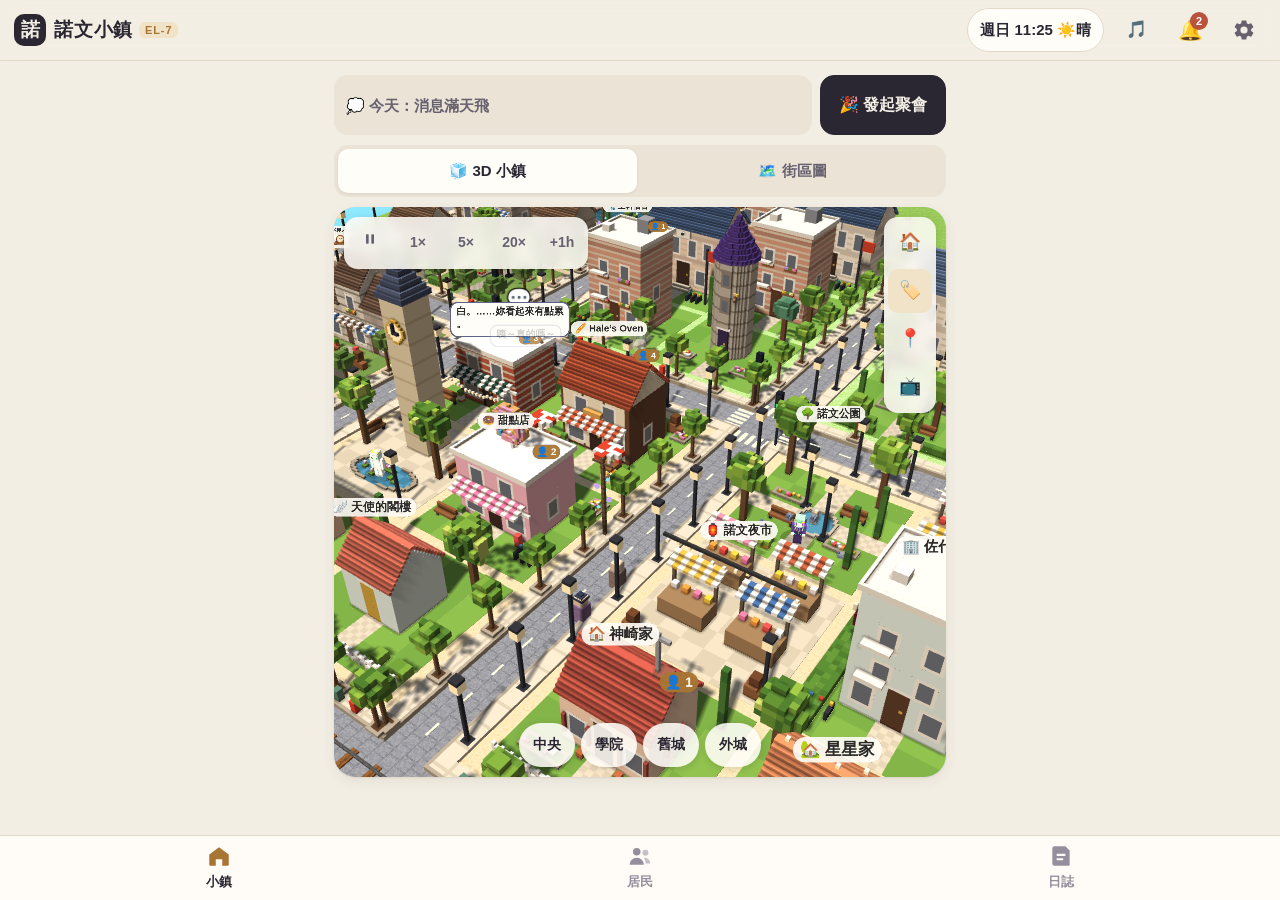
==== index.html @ 6cf50144 "Add files via upload" ====
<!DOCTYPE html>
<html lang="zh-Hant">
<head>
<meta charset="utf-8">
<title>諾文小鎮</title>
<meta name="viewport" content="width=device-width, initial-scale=1, viewport-fit=cover">
<meta name="description" content="時間融合時代 × 蓋亞聯邦 EL-7：看看諾文的居民正在做什麼。">
<meta name="theme-color" content="#F3EEE4">
<meta name="apple-mobile-web-app-capable" content="yes">
<meta name="mobile-web-app-capable" content="yes">
<meta name="apple-mobile-web-app-status-bar-style" content="black-translucent">
<meta name="apple-mobile-web-app-title" content="諾文小鎮">
<meta name="format-detection" content="telephone=no">
<link rel="manifest" href="manifest.webmanifest">
<link rel="apple-touch-icon" href="icons/icon-180.png">
<link rel="icon" type="image/png" href="icons/icon-192.png">
<link rel="stylesheet" href="css/style.css">
</head>
<body>
<script>(function(){var h=new Date().getHours()+new Date().getMinutes()/60;if(h>=19||h<5.5)document.documentElement.classList.add("dark");})();</script>
<div id="splash" class="splash" aria-live="polite">
  <div class="sp-inner">
    <div class="sp-mark" aria-hidden="true">諾</div>
    <div class="sp-title">諾文小鎮</div>
    <div class="sp-sub">時間融合時代・蓋亞聯邦 EL-7</div>
    <canvas id="spWalk" class="sp-walk" width="300" height="70" aria-hidden="true"></canvas>
    <div class="sp-bar"><i id="spFill"></i></div>
    <div class="sp-step" id="spStep">打開小鎮的門……</div>
    <div class="sp-tip" id="spTip"></div>
  </div>
</div>
<div id="app">
  <header class="topbar">
    <div class="brand">
      <span class="brand-mark" aria-hidden="true">諾</span>
      <span class="brand-text">諾文小鎮<small>EL-7</small></span>
    </div>
    <button class="clock-chip" id="clockChip" type="button" aria-label="時間與設定">
      <span id="clockText">--</span>
    </button>
    <button class="icon-btn music-btn" id="musicBtn" type="button" aria-label="播放 lofi 音樂">🎵</button>
    <button class="icon-btn bell-btn" id="bellBtn" type="button" aria-label="小鎮動態通知">🔔<span class="bell-n" id="bellN" hidden></span></button>
    <button class="icon-btn" id="settingsBtn" type="button" aria-label="設定">
      <svg viewBox="0 0 24 24" width="24" height="24" aria-hidden="true"><path fill="currentColor" d="M19.14 12.94c.04-.3.06-.61.06-.94s-.02-.64-.07-.94l2.03-1.58a.49.49 0 0 0 .12-.61l-1.92-3.32a.49.49 0 0 0-.59-.22l-2.39.96c-.5-.38-1.03-.7-1.62-.94l-.36-2.54a.48.48 0 0 0-.48-.41h-3.84a.47.47 0 0 0-.47.41l-.36 2.54c-.59.24-1.13.57-1.62.94l-2.39-.96a.48.48 0 0 0-.59.22L2.74 8.87a.47.47 0 0 0 .12.61l2.03 1.58c-.05.3-.09.63-.09.94s.02.64.07.94l-2.03 1.58a.49.49 0 0 0-.12.61l1.92 3.32c.12.22.37.29.59.22l2.39-.96c.5.38 1.03.7 1.62.94l.36 2.54c.05.24.24.41.48.41h3.84c.24 0 .44-.17.47-.41l.36-2.54c.59-.24 1.13-.56 1.62-.94l2.39.96c.22.08.47 0 .59-.22l1.92-3.32a.47.47 0 0 0-.12-.61zM12 15.6a3.6 3.6 0 1 1 0-7.2 3.6 3.6 0 0 1 0 7.2z"/></svg>
    </button>
  </header>
  <div class="preview-banner" id="previewBanner" hidden>小鎮時間・進度與台灣時間分開保存</div>

  <button class="news-banner" id="newsBanner" type="button" hidden></button>
  <main id="view" class="view" tabindex="-1"></main>

  <button class="observing-pill" id="obsPill" type="button" hidden></button>

  <nav class="tabbar" aria-label="主要導覽">
    <button type="button" data-nav="town" class="tab">
      <svg viewBox="0 0 24 24" aria-hidden="true"><path d="M3 10.5 12 4l9 6.5V20a1 1 0 0 1-1 1h-5v-6h-6v6H4a1 1 0 0 1-1-1z" fill="currentColor"/></svg>
      <span>小鎮</span></button>
    <button type="button" data-nav="residents" class="tab">
      <svg viewBox="0 0 24 24" aria-hidden="true"><circle cx="9" cy="8" r="3.5" fill="currentColor"/><path d="M2.5 20c0-3.8 2.9-6.5 6.5-6.5s6.5 2.7 6.5 6.5z" fill="currentColor"/><circle cx="17" cy="9" r="2.8" fill="currentColor" opacity=".55"/><path d="M15.5 13.6c3.3-.4 6 1.9 6 5.4h-4.3c0-2-.6-3.8-1.7-5.4z" fill="currentColor" opacity=".55"/></svg>
      <span>居民</span></button>
    <button type="button" data-nav="log" class="tab">
      <svg viewBox="0 0 24 24" aria-hidden="true"><path d="M6 3h10l4 4v13a1 1 0 0 1-1 1H6a2 2 0 0 1-2-2V5a2 2 0 0 1 2-2zm2 7v2h8v-2zm0 4v2h6v-2z" fill="currentColor"/></svg>
      <span>日誌</span></button>
  </nav>

  <div class="sheet-backdrop" id="sheetBackdrop" hidden></div>
  <section class="sheet" id="sheet" role="dialog" aria-modal="true" hidden>
    <div class="sheet-grip" aria-hidden="true"></div>
    <div class="sheet-body" id="sheetBody"></div>
  </section>
  <div class="toast" id="toast" role="status" hidden></div>
</div>

<noscript>這個小鎮需要開啟 JavaScript 才能運作。</noscript>

<script src="data/characters.js"></script>
<script src="data/locations.js"></script>
<script src="data/schedules.js"></script>
<script src="data/events-new.js"></script>
<script src="data/events-more.js"></script>
<script src="data/events-solo.js"></script>
<script src="data/voices.js"></script>
<script src="data/voices-b.js"></script>
<script src="data/relations.js"></script>
<script src="data/phone.js"></script>
<script src="data/phone-voices.js"></script>
<script src="data/festivals.js"></script>
<script src="data/floorplans.js"></script>
<script src="data/interiors.js"></script>
<script src="data/diary.js"></script>
<script src="data/skins.js"></script>
<script src="js/splash.js"></script>
<script src="data/events-original.js"></script>
<script src="js/engine.js"></script>
<script src="js/lofi.js"></script>
<script src="js/picto.js"></script>
<script src="js/blocky.js"></script>
<script src="js/life.js"></script>
<script src="js/voxroom.js"></script>
<script src="js/voxtown.js"></script>
<script src="js/town3d.js"></script>
<script src="js/app.js"></script>
</body>
</html>
---- css/style.css ----
/* 諾文小鎮 — 手機優先樣式 */
:root {
  --bg: #F3EEE4;
  --bg2: #EAE3D6;
  --card: #FFFDF8;
  --ink: #2A2733;
  --ink2: #67616F;
  --ink3: #958E9C;
  --line: #E2D9C9;
  --brass: #A87633;
  --brass-soft: #F1E3C8;
  --teal: #2C7A74;
  --teal-soft: #D8EBE8;
  --rust: #B9533D;
  --amber: #E9B44C;
  --shadow: 0 1px 2px rgba(60, 45, 20, .08), 0 4px 14px rgba(60, 45, 20, .07);
  /* 地圖 */
  --m-ground: #F6F0E4;
  --m-street: #E6DAC4;
  --m-street-edge: #D8C9AE;
  --m-park: #D6E4C5;
  --m-water: #C3DCDC;
  --m-rail: #A39780;
  --m-plaza: #EEDFC2;
  --p-wood: #EFE2CB;
  --p-tile: #E7E9E4;
  --p-rug: #EADCE0;
  --p-stone: #E2DDD3;
  --p-item: #D7C6A8;
  --p-wall: #8F7E66;
  --tab-h: 64px;
  --top-h: 56px;
  --safe-t: env(safe-area-inset-top, 0px);
  --safe-b: env(safe-area-inset-bottom, 0px);
  --font: -apple-system, BlinkMacSystemFont, "PingFang TC", "Noto Sans TC", "Microsoft JhengHei", "Hiragino Sans", sans-serif;
  --font-serif: "Songti TC", "Noto Serif TC", "Noto Serif CJK TC", "PMingLiU", serif;
  color-scheme: light;
}
html.dark { color-scheme: dark; }
html.dark {
    --bg: #181B26;
    --bg2: #2A3042;
    --card: #232838;
    --ink: #ECE7DE;
    --ink2: #B3ACBA;
    --ink3: #847E8C;
    --line: #353B4D;
    --brass: #D8A75A;
    --brass-soft: #3B3426;
    --teal: #6CC2B9;
    --teal-soft: #1F3836;
    --rust: #E07D66;
    --shadow: 0 1px 2px rgba(0,0,0,.3), 0 6px 18px rgba(0,0,0,.25);
    --m-ground: #222736;
    --m-street: #2E3445;
    --m-street-edge: #3A4155;
    --m-park: #26392E;
    --m-water: #1F3A44;
    --m-rail: #6B6455;
    --m-plaza: #34302A;
    --p-wood: #3A3428;
    --p-tile: #2E3540;
    --p-rug: #3A2F38;
    --p-stone: #33333A;
    --p-item: #55493A;
    --p-wall: #8C7D68;
  }

* { box-sizing: border-box; -webkit-tap-highlight-color: transparent; }
html, body { margin: 0; padding: 0; background: var(--bg); color: var(--ink); }
html { -webkit-text-size-adjust: 100%; text-size-adjust: 100%; }
body {
  font-family: var(--font);
  font-size: 17px;
  line-height: 1.65;
  overscroll-behavior-y: none;
  min-height: 100dvh;
}
button { font: inherit; color: inherit; }
[hidden] { display: none !important; }

#app { min-height: 100dvh; overflow-x: hidden; }

/* ── 頂部 ── */
.topbar {
  position: sticky; top: 0; z-index: 30;
  display: flex; align-items: center; gap: 8px;
  padding: calc(var(--safe-t) + 6px) max(12px, env(safe-area-inset-right)) 6px max(14px, env(safe-area-inset-left));
  background: color-mix(in srgb, var(--bg) 92%, transparent);
  backdrop-filter: blur(10px); -webkit-backdrop-filter: blur(10px);
  border-bottom: 1px solid var(--line);
  min-height: calc(var(--top-h) + var(--safe-t));
}
.brand { display: flex; align-items: center; gap: 8px; margin-right: auto; min-width: 0; }
.brand-mark {
  width: 32px; height: 32px; border-radius: 10px; display: grid; place-items: center;
  font-family: var(--font-serif); font-weight: 700; font-size: 19px;
  background: var(--ink); color: var(--bg);
}
.brand-text { font-family: var(--font-serif); font-weight: 700; font-size: 19px; letter-spacing: .04em; white-space: nowrap; }
.brand-text small { font-family: var(--font); font-size: 11px; font-weight: 700; letter-spacing: .08em; margin-left: 6px; padding: 2px 6px; border-radius: 6px; background: var(--brass-soft); color: var(--brass); vertical-align: 2px; }
.clock-chip {
  min-height: 44px; padding: 0 12px; border-radius: 999px; border: 1px solid var(--line);
  background: var(--card); font-size: 15px; font-weight: 600; white-space: nowrap; cursor: pointer;
  font-variant-numeric: tabular-nums;
}
.icon-btn {
  width: 48px; height: 48px; border-radius: 14px; border: 0; background: transparent; display: grid; place-items: center; cursor: pointer; color: var(--ink2);
}
.icon-btn:active { background: var(--bg2); }
.preview-banner {
  position: sticky; top: calc(var(--top-h) + var(--safe-t)); z-index: 29;
  background: var(--amber); color: #3A2A08; font-size: 14px; font-weight: 700; text-align: center; padding: 6px 12px;
}

/* ── 主畫面 ── */
.view {
  padding: 14px max(14px, env(safe-area-inset-left)) calc(var(--tab-h) + var(--safe-b) + 28px);
  max-width: 640px; margin: 0 auto; outline: none;
}
.view.has-action { padding-bottom: calc(var(--tab-h) + var(--safe-b) + 112px); }
.view.has-pill { padding-bottom: calc(var(--tab-h) + var(--safe-b) + 84px); }
h2.view-title { font-family: var(--font-serif); font-size: 22px; margin: 4px 2px 4px; letter-spacing: .03em; }
.view-sub { color: var(--ink2); font-size: 15px; margin: 0 2px 14px; }

/* ── 底部導覽 ── */
.tabbar {
  position: fixed; left: 0; right: 0; bottom: 0; z-index: 40;
  display: grid; grid-template-columns: repeat(3, 1fr);
  padding: 0 max(8px, env(safe-area-inset-left)) var(--safe-b);
  background: color-mix(in srgb, var(--card) 94%, transparent);
  backdrop-filter: blur(12px); -webkit-backdrop-filter: blur(12px);
  border-top: 1px solid var(--line);
}
.tab {
  height: var(--tab-h); border: 0; background: transparent; display: flex; flex-direction: column; align-items: center; justify-content: center; gap: 2px;
  color: var(--ink3); font-size: 13px; font-weight: 700; cursor: pointer;
}
.tab svg { width: 26px; height: 26px; }
.tab.on { color: var(--ink); }
.tab.on svg { color: var(--brass); }

.observing-pill {
  position: fixed; z-index: 35; left: 50%; transform: translateX(-50%);
  bottom: calc(var(--tab-h) + var(--safe-b) + 10px);
  max-width: calc(100% - 28px); min-height: 48px; padding: 0 18px 0 8px; border-radius: 999px;
  display: flex; align-items: center; gap: 8px; border: 1px solid var(--line);
  background: var(--card); box-shadow: var(--shadow); font-size: 15px; font-weight: 700; cursor: pointer; white-space: nowrap;
}
.observing-pill .pi { flex: none; }
.observing-pill span { overflow: hidden; text-overflow: ellipsis; }

/* ── 共用 ── */
.card { background: var(--card); border: 1px solid var(--line); border-radius: 18px; box-shadow: var(--shadow); }
.btn {
  min-height: 48px; padding: 0 18px; border-radius: 14px; border: 1px solid var(--line); background: var(--card);
  font-size: 16px; font-weight: 700; cursor: pointer; display: inline-flex; align-items: center; justify-content: center; gap: 8px;
}
.btn:active { transform: translateY(1px); }
.btn.primary { background: var(--ink); color: var(--bg); border-color: var(--ink); }
.btn.soft { background: var(--bg2); border-color: transparent; }
.btn.danger { color: var(--rust); }
.btn.block { width: 100%; }
.pi { display: inline-block; vertical-align: middle; flex: none; }
.pi.av { border-radius: 50%; object-fit: cover; }
.muted { color: var(--ink2); }
.tag { display: inline-block; font-size: 12px; font-weight: 700; padding: 1px 7px; border-radius: 6px; background: var(--bg2); color: var(--ink2); vertical-align: 2px; }
.tag.rest { background: var(--teal-soft); color: var(--teal); }

.seg { display: flex; gap: 6px; background: var(--bg2); padding: 4px; border-radius: 14px; }
.seg button { flex: 1; min-height: 44px; border: 0; border-radius: 10px; background: transparent; font-weight: 700; font-size: 15px; color: var(--ink2); cursor: pointer; padding: 0 6px; }
.seg button.on { background: var(--card); color: var(--ink); box-shadow: 0 1px 3px rgba(0,0,0,.08); }
.seg.seg-grid { display: grid; grid-template-columns: 1fr 1fr; }

/* ── 小鎮：區域切換 ── */
.region-tabs { display: grid; grid-template-columns: repeat(4, 1fr); gap: 6px; margin-bottom: 8px; }
.region-tabs button {
  min-height: 56px; border-radius: 14px; border: 1px solid var(--line); background: var(--card);
  display: flex; flex-direction: column; align-items: center; justify-content: center; line-height: 1.2; cursor: pointer; padding: 4px 2px;
}
.region-tabs b { font-size: 17px; font-family: var(--font-serif); }
.region-tabs small { font-size: 12px; color: var(--ink2); font-weight: 600; }
.region-tabs button.on { background: var(--ink); border-color: var(--ink); color: var(--bg); }
.region-tabs button.on small { color: color-mix(in srgb, var(--bg) 75%, transparent); }
.page-tabs { margin-bottom: 10px; }
.page-tabs button { font-size: 14px; }

/* ── 小鎮：街區圖 ── */
.map {
  position: relative; height: clamp(420px, 62vh, 540px); border-radius: 22px; overflow: hidden;
  border: 1px solid var(--line); background: var(--m-ground); box-shadow: var(--shadow);
}
.map-bg { position: absolute; inset: 0; width: 100%; height: 100%; display: block; }
.map::after { content: ""; position: absolute; inset: 0; pointer-events: none; transition: background .6s; }
.map.dusk::after { background: rgba(214, 120, 60, .10); }
.map.night::after { background: rgba(20, 26, 52, .22); }
.map-label {
  position: absolute; left: 12px; top: 10px; z-index: 2; font-size: 12px; font-weight: 700; letter-spacing: .08em;
  color: var(--ink2); background: color-mix(in srgb, var(--card) 80%, transparent); padding: 3px 9px; border-radius: 999px;
}
.map-grid {
  position: absolute; inset: 0; z-index: 1; display: grid; grid-template-columns: 1fr 1fr; grid-template-rows: repeat(3, 1fr);
  padding: 40px 10px 12px; gap: 8px;
}
.slot { display: flex; align-items: center; justify-content: center; min-width: 0; }
.slot:nth-child(1) { justify-content: flex-start; align-items: flex-start; }
.slot:nth-child(2) { justify-content: flex-end; align-items: center; }
.slot:nth-child(3) { justify-content: flex-end; align-items: center; }
.slot:nth-child(4) { justify-content: flex-start; align-items: flex-end; }
.slot:nth-child(5) { justify-content: flex-start; align-items: center; }
.slot:nth-child(6) { justify-content: flex-end; align-items: flex-end; }
.loc-tile {
  width: min(100%, 158px); min-height: 104px; padding: 10px 8px 8px; border-radius: 18px; cursor: pointer;
  background: var(--card); border: 1px solid var(--line); box-shadow: var(--shadow);
  display: flex; flex-direction: column; align-items: center; gap: 4px; text-align: center;
}
.loc-tile:active { transform: scale(.98); }
.loc-tile.home { border-style: dashed; background: color-mix(in srgb, var(--card) 86%, var(--bg)); }
.loc-tile.external { border-color: color-mix(in srgb, var(--teal) 45%, var(--line)); }
.loc-icon { font-size: 26px; line-height: 1; width: 42px; height: 42px; border-radius: 13px; display: grid; place-items: center; background: var(--bg2); }
.loc-name { font-size: 15px; font-weight: 700; line-height: 1.25; word-break: keep-all; overflow-wrap: anywhere; }
.loc-meta { display: flex; align-items: center; gap: 4px; font-size: 14px; font-weight: 700; color: var(--ink2); font-variant-numeric: tabular-nums; }
.loc-meta.has { color: var(--teal); }
.loc-kind { font-size: 11px; font-weight: 700; color: var(--ink3); letter-spacing: .05em; }
.map-hint { text-align: center; color: var(--ink2); font-size: 14px; margin: 10px 0 0; }

/* ── 地點名單（底部抽屜） ── */
.sheet-backdrop { position: fixed; inset: 0; z-index: 60; background: rgba(15, 12, 20, .38); }
.sheet {
  position: fixed; left: 0; right: 0; bottom: 0; z-index: 61; max-height: 86dvh; overflow: auto;
  background: var(--card); border-radius: 22px 22px 0 0; box-shadow: 0 -8px 30px rgba(0,0,0,.18);
  padding: 8px max(16px, env(safe-area-inset-left)) calc(var(--safe-b) + 18px);
  max-width: 640px; margin: 0 auto; animation: sheetUp .22s ease-out;
}
@keyframes sheetUp { from { transform: translateY(28px); } to { transform: none; } }
.sheet-grip { width: 42px; height: 5px; border-radius: 3px; background: var(--line); margin: 4px auto 10px; }
.sheet h3 { font-family: var(--font-serif); font-size: 22px; margin: 0 0 2px; display: flex; align-items: center; gap: 8px; }
.sheet .sheet-desc { color: var(--ink2); font-size: 15px; margin: 0 0 12px; }
.people { list-style: none; margin: 0; padding: 0; display: grid; gap: 8px; }
.person-row {
  width: 100%; min-height: 56px; display: flex; align-items: center; gap: 12px; padding: 6px 14px; border-radius: 14px;
  background: var(--bg2); border: 0; font-size: 18px; font-weight: 700; cursor: pointer; text-align: left;
}
.person-row .tag { margin-left: auto; }
.empty { text-align: center; color: var(--ink2); padding: 22px 8px; font-size: 16px; }
.sheet-actions { display: flex; gap: 8px; margin-top: 14px; }
.sheet-actions .btn { flex: 1; }
.sheet section + section { margin-top: 20px; }
.sheet h4 { font-size: 15px; margin: 0 0 8px; color: var(--ink2); letter-spacing: .04em; }
.chip-row { display: flex; flex-wrap: wrap; gap: 6px; }
.chip {
  min-height: 44px; padding: 0 14px; border-radius: 12px; border: 1px solid var(--line); background: var(--card); font-weight: 700; font-size: 15px; cursor: pointer;
}
.chip.on { background: var(--ink); color: var(--bg); border-color: var(--ink); }
.time-display { font-size: 34px; font-weight: 800; font-variant-numeric: tabular-nums; text-align: center; margin: 4px 0 8px; letter-spacing: .02em; }
.note { font-size: 14px; color: var(--ink2); line-height: 1.6; }
.note p { margin: 0 0 8px; }
.mode-opt { width: 100%; text-align: left; padding: 12px 14px; min-height: 64px; border-radius: 14px; border: 2px solid var(--line); background: var(--card); cursor: pointer; display: block; }
.mode-opt b { display: block; font-size: 17px; }
.mode-opt span { font-size: 14px; color: var(--ink2); }
.mode-opt.on { border-color: var(--brass); background: var(--brass-soft); }
.mode-opt + .mode-opt { margin-top: 8px; }
textarea.import { width: 100%; min-height: 120px; border-radius: 12px; border: 1px solid var(--line); background: var(--bg); color: var(--ink); padding: 10px; font: 14px/1.5 ui-monospace, Menlo, monospace; }
.kv { display: grid; grid-template-columns: auto 1fr; gap: 4px 12px; font-size: 15px; }
.kv dt { font-weight: 700; }
.kv dd { margin: 0; color: var(--ink2); }

/* ── 居民 ── */
.res-list { display: grid; gap: 10px; }
.res-card {
  width: 100%; display: grid; grid-template-columns: 48px 1fr; gap: 4px 12px; align-items: center; padding: 12px 14px;
  text-align: left; cursor: pointer; border-radius: 18px; border: 1px solid var(--line); background: var(--card); box-shadow: var(--shadow);
}
.res-card .pi { grid-row: span 2; }
.res-name { font-size: 18px; font-weight: 800; display: flex; align-items: center; gap: 6px; flex-wrap: wrap; }
.res-role { font-size: 14px; color: var(--ink2); line-height: 1.4; }
.res-where { grid-column: 1 / -1; font-size: 15px; color: var(--ink); background: var(--bg2); border-radius: 10px; padding: 6px 10px; margin-top: 4px; line-height: 1.5; }
.res-where b { color: var(--teal); }
.obs-badge { font-size: 12px; font-weight: 800; color: var(--bg); background: var(--brass); border-radius: 6px; padding: 1px 7px; }

/* ── 觀察 ── */
.obs-head { padding: 14px; display: grid; grid-template-columns: 60px 1fr; gap: 2px 12px; align-items: center; }
.obs-head .pi { grid-row: span 2; }
.obs-name { font-family: var(--font-serif); font-size: 24px; font-weight: 800; line-height: 1.2; }
.obs-role { font-size: 14px; color: var(--ink2); line-height: 1.4; }
.obs-where { grid-column: 1 / -1; margin-top: 10px; font-size: 16px; padding: 8px 12px; border-radius: 12px; background: var(--bg2); }
.obs-where b { color: var(--teal); }
.obs-tools { grid-column: 1 / -1; display: grid; grid-template-columns: 1fr 1fr; gap: 8px; margin-top: 10px; }
.obs-tools .btn { min-height: 48px; font-size: 15px; padding: 0 8px; }
.btn:disabled { opacity: .45; }
.link-btn { grid-column: 1 / -1; justify-self: center; margin-top: 6px; min-height: 44px; padding: 0 16px; border: 0; background: transparent; color: var(--ink2); font-size: 14px; font-weight: 700; text-decoration: underline; text-underline-offset: 3px; cursor: pointer; }
.profile { grid-column: 1 / -1; margin-top: 10px; font-size: 15px; line-height: 1.7; border-top: 1px dashed var(--line); padding-top: 10px; }
.profile p { margin: 0 0 6px; }

.wait-card { margin-top: 12px; padding: 18px 16px; text-align: center; }
.wait-status { font-size: 17px; font-weight: 700; display: flex; align-items: center; justify-content: center; gap: 10px; }
.wait-sub { color: var(--ink2); font-size: 15px; margin-top: 6px; }
.with-row { margin-top: 12px; display: flex; flex-wrap: wrap; justify-content: center; gap: 8px; }
.with-chip { display: inline-flex; align-items: center; gap: 4px; font-size: 15px; font-weight: 700; padding: 4px 10px 4px 6px; border-radius: 999px; background: var(--bg2); }
.breath { width: 10px; height: 10px; border-radius: 50%; background: var(--teal); animation: breath 2.6s ease-in-out infinite; flex: none; }
@keyframes breath { 0%, 100% { opacity: .25; transform: scale(.8); } 50% { opacity: 1; transform: scale(1); } }
@media (prefers-reduced-motion: reduce) { .breath { animation: none; opacity: .8; } .sheet { animation: none; } }

.scene-head { margin: 16px 2px 8px; }
.scene-meta { font-size: 14px; color: var(--ink2); font-weight: 700; display: flex; align-items: center; gap: 6px; flex-wrap: wrap; }
.scene-title { font-family: var(--font-serif); font-size: 20px; font-weight: 800; margin-top: 2px; }
.transcript { display: grid; gap: 12px; }
.line { animation: lineIn .25s ease-out; }
@keyframes lineIn { from { opacity: 0; transform: translateY(6px); } to { opacity: 1; transform: none; } }
.line.narr { font-size: 17px; color: var(--ink2); line-height: 1.8; padding: 2px 6px; }
.line.say { display: grid; grid-template-columns: 34px 1fr; gap: 8px; align-items: start; }
.line.say .who { font-size: 13px; font-weight: 800; color: var(--ink2); margin: 0 0 2px 4px; }
.bubble { background: var(--card); border: 1px solid var(--line); border-radius: 4px 18px 18px 18px; padding: 10px 14px; font-size: 19px; line-height: 1.7; box-shadow: var(--shadow); }
.line.old { opacity: .78; }
.line.old .bubble { box-shadow: none; }
.line.cur .bubble { border-color: color-mix(in srgb, var(--brass) 55%, var(--line)); }
.done-card { margin-top: 18px; padding: 14px 16px; text-align: center; font-size: 15px; color: var(--ink2); background: var(--teal-soft); border-radius: 14px; }
.done-card b { color: var(--teal); }

.action-bar {
  position: fixed; left: 0; right: 0; z-index: 36;
  bottom: calc(var(--tab-h) + var(--safe-b));
  padding: 10px max(14px, env(safe-area-inset-left)) 10px;
  background: linear-gradient(to top, var(--bg) 70%, color-mix(in srgb, var(--bg) 0%, transparent));
}
.action-bar .inner { max-width: 640px; margin: 0 auto; }
.next-btn {
  width: 100%; min-height: 60px; border-radius: 18px; border: 0; background: var(--ink); color: var(--bg);
  font-size: 19px; font-weight: 800; letter-spacing: .1em; cursor: pointer; box-shadow: var(--shadow);
}
.next-btn.alt { background: var(--teal); color: #fff; }
.next-btn:active { transform: translateY(1px); }

/* ── 日誌 ── */
.log-tools { display: grid; gap: 10px; margin: 10px 0 12px; }
.search {
  width: 100%; min-height: 48px; border-radius: 14px; border: 1px solid var(--line); background: var(--card); color: var(--ink);
  padding: 0 14px; font-size: 16px;
}
.filter-row { display: flex; gap: 6px; overflow-x: auto; padding-bottom: 4px; scrollbar-width: none; -webkit-overflow-scrolling: touch; }
.filter-row::-webkit-scrollbar { display: none; }
.filter-row .chip { flex: none; display: inline-flex; align-items: center; gap: 4px; padding: 0 12px 0 8px; }
.filter-row .chip.all { padding: 0 14px; }
.log-list { display: grid; gap: 10px; }
.log-item { border-radius: 16px; border: 1px solid var(--line); background: var(--card); overflow: hidden; }
.log-sum { width: 100%; text-align: left; border: 0; background: transparent; padding: 12px 14px; cursor: pointer; display: grid; gap: 4px; min-height: 64px; }
.log-title { font-size: 17px; font-weight: 800; }
.log-meta { font-size: 14px; color: var(--ink2); display: flex; flex-wrap: wrap; gap: 4px 10px; align-items: center; }
.log-cast { display: inline-flex; gap: 2px; }
.log-body { padding: 0 14px 14px; display: grid; gap: 8px; border-top: 1px dashed var(--line); padding-top: 12px; }
.log-body .narr { color: var(--ink2); font-size: 16px; }
.log-body .say { font-size: 17px; }
.log-body .say b { margin-right: 6px; }
.dex-progress { margin: 4px 0 12px; }
.bar { height: 10px; border-radius: 5px; background: var(--bg2); overflow: hidden; margin-top: 6px; }
.bar > i { display: block; height: 100%; background: var(--brass); border-radius: 5px; }
.dex-item { display: grid; grid-template-columns: 1fr auto; gap: 2px 8px; padding: 12px 14px; border-radius: 14px; border: 1px solid var(--line); background: var(--card); }
.dex-item.locked { background: transparent; border-style: dashed; }
.dex-item .t { font-weight: 800; font-size: 16px; }
.dex-item.locked .t { color: var(--ink3); letter-spacing: .2em; }
.dex-item .m { font-size: 13px; color: var(--ink2); grid-column: 1 / -1; }
.dex-item .c { font-size: 13px; font-weight: 800; color: var(--teal); }
.more-btn { margin-top: 10px; }

.toast {
  position: fixed; z-index: 80; left: 50%; transform: translateX(-50%); top: calc(var(--top-h) + var(--safe-t) + 14px); max-width: calc(100% - 32px);
  background: var(--ink); color: var(--bg); padding: 10px 16px; border-radius: 12px; font-size: 15px; font-weight: 700; box-shadow: var(--shadow);
}

@media (min-width: 700px) {
  .map { height: 560px; }
  .loc-tile { width: 190px; }
}

/* ── 平面圖 ── */
.plan-card { margin-top: 12px; padding: 10px; }
.plan-title { display: flex; justify-content: space-between; align-items: center; font-size: 14px; font-weight: 800; margin: 0 4px 8px; }
.plan { position: relative; width: 100%; aspect-ratio: 100 / 70; border-radius: 12px; overflow: hidden; background: var(--p-stone); border: 1px solid var(--line); margin-bottom: 12px; }
.plan-card .plan { margin-bottom: 0; }
.plan > svg { position: absolute; inset: 0; width: 100%; height: 100%; display: block; }
.plan-room { font-size: 3.1px; font-weight: 700; fill: var(--ink2); }
.plan-item { font-size: 2.5px; fill: var(--ink2); opacity: .85; }
.dots { position: absolute; inset: 0; }
.dot { position: absolute; transform: translate(-50%, -60%); display: flex; flex-direction: column; align-items: center; transition: left 1.8s ease-in-out, top 1.8s ease-in-out; background: none; border: 0; padding: 6px 8px; margin: 0; min-width: 44px; min-height: 44px; color: inherit; font: inherit; cursor: pointer; border-radius: 12px; }
.dot:active { background: color-mix(in srgb, var(--card) 50%, transparent); }
.dot .pi { filter: drop-shadow(0 1px 1px rgba(0,0,0,.25)); }
.dot-name { font-size: 11px; font-weight: 800; line-height: 1.1; padding: 1px 5px; border-radius: 6px; background: color-mix(in srgb, var(--card) 88%, transparent); white-space: nowrap; margin-top: 1px; }
.dot.me .dot-name { background: var(--brass); color: #fff; }
.dot-st { position: absolute; top: -12px; right: -12px; font-size: 14px; }
.plan-empty { position: absolute; inset: 0; display: grid; place-items: center; color: var(--ink2); font-weight: 700; font-size: 14px; }
@media (prefers-reduced-motion: reduce) { .dot { transition: none; } }

.tag.asg { background: var(--brass-soft); color: var(--brass); }
.loc-chip { font-size: 14px; min-height: 44px; padding: 0 10px; }
.act-grid { display: grid; grid-template-columns: 1fr 1fr; gap: 10px; }
.act-btn { min-height: 76px; border-radius: 16px; border: 1px solid var(--line); background: var(--bg2); font-size: 16px; font-weight: 800; cursor: pointer; display: flex; flex-direction: column; align-items: center; justify-content: center; gap: 2px; }
.act-btn span { font-size: 26px; }
.person-row:disabled { opacity: .5; }

/* ── 手機 ── */
.sheet.phone-mode { background: #12141B; color: #ECE9F2; height: 90dvh; max-height: 90dvh; padding-left: 12px; padding-right: 12px; }
.sheet.phone-mode .sheet-grip { background: #3A3E4C; }
.phone { display: flex; flex-direction: column; min-height: 100%; }
.phone-top { display: grid; grid-template-columns: 80px 1fr 80px; align-items: center; font-size: 14px; font-weight: 700; padding: 4px 4px 10px; }
.phone-top b { text-align: center; font-size: 17px; }
.phone-top span:last-child { text-align: right; }
.phone-back { min-height: 44px; border: 0; background: transparent; color: #8FC8FF; font-size: 16px; font-weight: 700; text-align: left; cursor: pointer; padding: 0; }
.phone-peek { font-size: 13px; color: #8D90A0; text-align: center; padding: 8px 0; }
.chat-list { display: grid; gap: 2px; margin-bottom: 8px; }
.chat-row { width: 100%; display: grid; grid-template-columns: 44px 1fr auto; gap: 10px; align-items: center; min-height: 64px; padding: 8px 6px; border: 0; border-bottom: 1px solid #252935; background: transparent; color: inherit; text-align: left; cursor: pointer; }
.chat-main { min-width: 0; display: flex; flex-wrap: wrap; align-items: baseline; gap: 2px 4px; }
.chat-main b { font-size: 16px; }
.chat-main small { color: #8D90A0; }
.chat-prev { flex-basis: 100%; font-size: 14px; color: #A3A6B5; white-space: nowrap; overflow: hidden; text-overflow: ellipsis; }
.chat-time { font-size: 12px; color: #8D90A0; align-self: start; padding-top: 6px; }
.chat-ic { width: 40px; height: 40px; border-radius: 12px; background: #262A36; display: grid; place-items: center; font-size: 22px; }
.chat-ic.unk { background: #3A1E2A; color: #E68AA6; font-weight: 800; font-size: 18px; }
.chat-ic.sm { width: 28px; height: 28px; font-size: 14px; border-radius: 50%; }
.chat-view { flex: 1; display: flex; flex-direction: column; gap: 8px; padding: 4px 2px 8px; }
.chat-day { align-self: center; font-size: 12px; color: #8D90A0; background: #1E2129; padding: 3px 10px; border-radius: 999px; margin: 8px 0 2px; }
.msg { display: flex; gap: 6px; align-items: flex-end; max-width: 86%; }
.msg.mine { align-self: flex-end; flex-direction: row-reverse; }
.msg-who { font-size: 12px; color: #A3A6B5; margin: 0 0 2px 4px; }
.msg-b { background: #2A2E3B; padding: 8px 12px; border-radius: 16px 16px 16px 4px; font-size: 16px; line-height: 1.55; word-break: break-word; }
.msg.mine .msg-b { background: #3D7D5A; border-radius: 16px 16px 4px 16px; color: #fff; }
.msg-b.stk { background: transparent !important; padding: 2px; }
.sticker { display: inline-block; padding: 14px 16px; border-radius: 18px; border: 2px dashed #555A6B; color: #D9D6E3; font-size: 14px; }
.photo { display: inline-block; padding: 18px 14px; border-radius: 10px; background: #1B1E26; color: #A3A6B5; font-size: 14px; }
.sheet.phone-mode .btn.soft { background: #262A36; color: #ECE9F2; border-color: transparent; }
.obs-tools .span2 { grid-column: 1 / -1; }
.rel-list { list-style: none; margin: 0 0 12px; padding: 0; display: grid; gap: 10px; }
.rel-row { padding: 10px 12px; border-radius: 14px; background: var(--bg2); }
.rel-top { display: flex; align-items: center; gap: 8px; flex-wrap: wrap; font-size: 17px; }
.rel-stage { margin-left: auto; font-size: 14px; font-weight: 700; color: var(--ink2); }
.rel-row .bar { background: var(--card); }
.rel-tg { width: 100%; margin-top: 8px; min-height: 44px; font-size: 15px; }
.rel-tg.on { background: #F6D5DE; color: #A23B5A; }
.rel-no { margin-top: 6px; font-size: 13px; color: var(--ink3); }
.tag.love { background: #F6D5DE; color: #A23B5A; }
.rel-line { display: grid; grid-template-columns: auto auto 1fr; gap: 6px 8px; align-items: center; font-size: 14px; font-weight: 700; margin: 4px 0 10px; }
.rel-line .bar { grid-column: 1 / -1; margin-top: 0; }
.act-btn.love { background: #FBE6EC; border-color: #F0C4D1; color: #8E2F4C; }
.act-btn small { font-size: 12px; font-weight: 600; opacity: .8; }
.act-btn:disabled { opacity: .45; }
.rel-result { margin-top: 8px; font-weight: 700; color: #A23B5A; }
html.dark .tag.love, html.dark .rel-tg.on { background: #4A2834; color: #F2A9BF; }
html.dark .act-btn.love { background: #3A2430; border-color: #5A3444; color: #F2A9BF; }
html.dark .rel-result { color: #F2A9BF; }

/* ── 相遇提示 ── */
.loc-tile { position: relative; }
.hint-dot { position: absolute; top: -8px; right: -6px; width: 28px; height: 28px; border-radius: 50%; display: grid; place-items: center; font-size: 15px; background: var(--card); border: 2px solid var(--brass); box-shadow: var(--shadow); }
.loc-tile.hot { border-color: color-mix(in srgb, var(--brass) 60%, var(--line)); }
.tag.hint { background: var(--brass-soft); color: var(--brass); }
.person-row .tag.hint { margin-left: auto; }

/* ── 手機傳訊息 ── */
.phone-new { margin: 0 0 10px; }
.sheet.phone-mode .phone-new { background: #262A36; color: #ECE9F2; }
.send-bar { display: flex; flex-wrap: wrap; gap: 6px; padding: 10px 2px 4px; border-top: 1px solid #252935; }
.send-chip { min-height: 44px; padding: 0 12px; border-radius: 999px; border: 1px solid #3A3E4C; background: #1E2129; color: #ECE9F2; font-size: 15px; font-weight: 700; cursor: pointer; }
.send-chip:disabled { opacity: .4; }
.msg.typing .msg-b { color: #8D90A0; font-style: italic; }

/* ── 今天的動態 ── */
.tl-card { margin-top: 12px; padding: 12px 12px 6px; }
.tl-toggle { min-height: 36px; padding: 0 12px; border-radius: 10px; border: 1px solid var(--line); background: var(--bg2); font-size: 13px; font-weight: 700; cursor: pointer; }
.tl-note { font-size: 13px; color: var(--ink2); margin: 0 4px 10px; line-height: 1.5; }
.tl-list { list-style: none; margin: 0; padding: 0 0 0 4px; }
.tl-item { display: grid; grid-template-columns: 82px 1fr; gap: 8px; padding: 8px 0 10px; border-left: 2px solid var(--line); position: relative; }
.tl-item::before { content: ""; position: absolute; left: -6px; top: 13px; width: 10px; height: 10px; border-radius: 50%; background: var(--line); }
.tl-item.now::before { background: var(--brass); box-shadow: 0 0 0 3px var(--brass-soft); }
.tl-item.rest { opacity: .62; }
.tl-time { font-size: 13px; font-weight: 800; color: var(--ink2); padding-left: 12px; font-variant-numeric: tabular-nums; }
.tl-item.now .tl-time { color: var(--brass); }
.tl-what { font-size: 15px; line-height: 1.5; }
.tl-what b { color: var(--teal); }
.tl-with { display: flex; align-items: center; gap: 2px; margin-top: 3px; font-size: 13px; color: var(--ink2); flex-wrap: wrap; }
.tl-with span { margin-left: 4px; }
.tl-sum { margin-top: 6px; font-size: 14px; line-height: 1.6; background: var(--bg2); border-radius: 10px; padding: 7px 10px; color: var(--ink); }
.tl-sum.love { background: #FBE6EC; }
.tl-q { color: var(--ink2); }
html.dark .tl-sum.love { background: #3A2430; }

/* ── 節日與聚會 ── */
.town-top { display: flex; gap: 8px; align-items: stretch; margin-bottom: 10px; }
.fest-banner { flex: 1; display: flex; align-items: center; padding: 8px 12px; border-radius: 14px; background: var(--brass-soft); color: var(--brass); font-weight: 800; font-size: 15px; line-height: 1.4; }
.fest-banner.plain { background: var(--bg2); color: var(--ink2); font-weight: 600; }
.party-btn { flex: none; min-height: 52px; border-radius: 14px; }
.fest-list { display: grid; gap: 8px; margin-bottom: 8px; }
.fest-row { width: 100%; display: grid; grid-template-columns: 44px 1fr; gap: 10px; text-align: left; padding: 10px 12px; border-radius: 14px; border: 1px solid var(--line); background: var(--card); cursor: pointer; }
.fest-row.today { border: 2px solid var(--brass); background: var(--brass-soft); }
.fest-row:disabled { opacity: .45; }
.fest-ic { font-size: 28px; display: grid; place-items: center; }
.fest-main { display: flex; flex-wrap: wrap; align-items: baseline; gap: 2px 8px; }
.fest-main b { font-size: 17px; }
.fest-rule { font-size: 13px; color: var(--ink2); font-weight: 700; }
.fest-desc { flex-basis: 100%; font-size: 14px; color: var(--ink2); line-height: 1.5; }
.mini-btn { margin-left: 8px; min-height: 32px; padding: 0 10px; border-radius: 8px; border: 1px solid var(--line); background: var(--card); font-size: 13px; font-weight: 700; cursor: pointer; vertical-align: 1px; }
.guest-grid { display: grid; grid-template-columns: repeat(4, 1fr); gap: 6px; }
.guest { min-height: 72px; border-radius: 12px; border: 1px solid var(--line); background: var(--card); display: flex; flex-direction: column; align-items: center; justify-content: center; gap: 2px; font-size: 13px; font-weight: 800; cursor: pointer; padding: 4px 2px; }
.guest small { font-size: 11px; font-weight: 700; color: var(--ink3); }
.guest.on { border: 2px solid var(--teal); background: var(--teal-soft); }
.guest.on small { color: var(--teal); }
.guest:disabled { opacity: .4; }
.act-btn.out { background: var(--teal-soft); border-color: color-mix(in srgb, var(--teal) 30%, var(--line)); color: var(--teal); }

/* ── 通知 ── */
.bell-btn { position: relative; font-size: 20px; width: 44px; }
.bell-n { position: absolute; top: 6px; right: 4px; min-width: 18px; height: 18px; padding: 0 4px; border-radius: 9px; background: var(--rust); color: #fff; font-size: 11px; font-weight: 800; display: grid; place-items: center; line-height: 1; }
.news-banner { position: fixed; z-index: 45; left: 50%; transform: translateX(-50%); top: calc(var(--top-h) + var(--safe-t) + 8px); width: min(560px, calc(100% - 24px));
  display: flex; align-items: center; gap: 8px; padding: 10px 14px; border-radius: 14px; border: 1px solid var(--line); background: var(--card); box-shadow: var(--shadow);
  text-align: left; font-size: 14px; font-weight: 700; cursor: pointer; transition: opacity .35s, transform .35s; animation: nbIn .3s ease-out; }
.news-banner.out { opacity: 0; transform: translate(-50%, -8px); }
@keyframes nbIn { from { opacity: 0; transform: translate(-50%, -8px); } to { opacity: 1; transform: translate(-50%, 0); } }
.nb-t { overflow: hidden; display: -webkit-box; -webkit-line-clamp: 2; -webkit-box-orient: vertical; line-height: 1.45; }
.news-list { list-style: none; margin: 0 0 8px; padding: 0; display: grid; gap: 8px; }
.news-row { width: 100%; text-align: left; display: grid; gap: 4px; padding: 10px 12px; border-radius: 14px; border: 1px solid var(--line); background: var(--card); cursor: pointer; }
.news-row.unread { border-left: 4px solid var(--brass); }
.news-time { font-size: 12px; font-weight: 800; color: var(--ink3); }
.news-text { font-size: 15px; line-height: 1.55; }
.news-q { font-size: 14px; color: var(--ink2); line-height: 1.5; }
.news-cast { display: flex; gap: 2px; }
@media (prefers-reduced-motion: reduce) { .news-banner { animation: none; transition: none; } }
@media (max-width: 400px) { .brand-text small { display: none; } .brand-text { font-size: 17px; } }

/* ── 諾文日報 ── */
.paper { margin-top: 12px; padding: 16px; font-family: var(--font-serif); background: #FBF7EE; }
html.dark .paper { background: #22252F; }
.paper-head { border-bottom: 3px double var(--ink); padding-bottom: 8px; margin-bottom: 10px; text-align: center; }
.paper-name { font-size: 30px; font-weight: 900; letter-spacing: .3em; }
.paper-date { font-size: 13px; color: var(--ink2); font-family: var(--font); font-weight: 700; }
.paper-fest { text-align: center; font-weight: 800; color: var(--brass); margin-bottom: 8px; font-family: var(--font); }
.paper-k { font-family: var(--font); font-size: 12px; font-weight: 800; letter-spacing: .15em; color: var(--rust); margin: 10px 0 4px; }
.paper-lead h3 { font-size: 21px; line-height: 1.45; margin: 0 0 4px; }
.paper-lead p { margin: 0; color: var(--ink2); font-size: 15px; line-height: 1.6; }
.paper-list { list-style: none; margin: 0; padding: 0; display: grid; gap: 6px; font-size: 15px; line-height: 1.55; }
.paper-list span { font-family: var(--font); font-size: 12px; font-weight: 800; color: var(--ink3); margin-right: 6px; }
.paper-cols { display: grid; grid-template-columns: 1fr 1fr; gap: 12px; border-top: 1px solid var(--line); margin-top: 12px; }
.paper-star { display: flex; align-items: center; gap: 6px; flex-wrap: wrap; font-size: 17px; }
.paper-star small { flex-basis: 100%; font-size: 12px; color: var(--ink2); font-family: var(--font); }
.paper-couple { font-size: 15px; font-weight: 700; }
.paper-foot { margin-top: 14px; border-top: 1px solid var(--line); padding-top: 8px; font-size: 12px; color: var(--ink3); text-align: center; font-family: var(--font); }

/* ── 關係圖 ── */
.rel-graph { position: relative; width: 100%; aspect-ratio: 1; margin: 4px 0 8px; background: var(--bg2); border-radius: 18px; }
.rel-graph > svg { position: absolute; inset: 0; width: 100%; height: 100%; }
.rg-node { position: absolute; transform: translate(-50%, -50%); display: flex; flex-direction: column; align-items: center; background: none; border: 0; padding: 2px; min-width: 44px; min-height: 44px; cursor: pointer; color: var(--ink); }
.rg-node span { font-size: 11px; font-weight: 800; background: color-mix(in srgb, var(--card) 85%, transparent); border-radius: 6px; padding: 0 4px; white-space: nowrap; }
.rg-node.me span { background: var(--brass); color: #fff; }

/* ═════════ 3D 小鎮 ═════════ */
.view-switch { margin: 10px 0 10px; }
.t3d { position: relative; height: calc(100dvh - 330px - env(safe-area-inset-top) - env(safe-area-inset-bottom)); min-height: 380px; max-height: 760px; border-radius: 22px; overflow: hidden; background: #BEE0EF; box-shadow: var(--shadow); touch-action: none; -webkit-user-select: none; user-select: none; }
.t3d.night { background: #141A2E; }
.t3d-canvas { display: block; width: 100%; height: 100%; touch-action: none; }
.t3d-loading { position: absolute; inset: 0; display: grid; place-items: center; font-weight: 800; color: var(--ink2); }
.t3d-hud { position: absolute; display: flex; gap: 4px; padding: 4px; border-radius: 14px; background: color-mix(in srgb, var(--card) 86%, transparent); box-shadow: 0 2px 10px rgba(0,0,0,.12); backdrop-filter: blur(6px); -webkit-backdrop-filter: blur(6px); }
.t3d-hud button { min-width: 44px; min-height: 44px; border: 0; border-radius: 10px; background: transparent; font: inherit; font-weight: 800; font-size: 14px; color: var(--ink2); cursor: pointer; padding: 0 6px; }
.t3d-hud button.on { background: var(--brass); color: #fff; }
.t3d-speed { top: 10px; left: 10px; }
.t3d-tools { top: 10px; right: 10px; flex-direction: column; }
.t3d-tools button { font-size: 18px; }
.t3d-tools button.on { background: var(--brass-soft); color: var(--brass); }
.t3d-regions { position: absolute; left: 10px; right: 10px; bottom: 10px; display: flex; gap: 6px; justify-content: center; pointer-events: none; }
.t3d-regions button { pointer-events: auto; min-height: 44px; padding: 0 14px; border: 0; border-radius: 22px; font: inherit; font-weight: 800; font-size: 14px; background: color-mix(in srgb, var(--card) 88%, transparent); color: var(--ink); box-shadow: 0 2px 8px rgba(0,0,0,.14); cursor: pointer; }
.t3d-card { position: absolute; left: 10px; right: 10px; bottom: 64px; background: var(--card); border-radius: 18px; padding: 14px 14px 12px; box-shadow: 0 8px 28px rgba(0,0,0,.25); animation: card3dIn .22s ease-out; }
@keyframes card3dIn { from { transform: translateY(12px); opacity: 0; } to { transform: none; opacity: 1; } }
.card3d-x { position: absolute; top: 4px; right: 4px; width: 44px; height: 44px; border: 0; background: none; font-size: 16px; color: var(--ink2); cursor: pointer; }
.card3d-head { display: flex; align-items: center; gap: 10px; padding-right: 36px; }
.card3d-head b { display: block; font-size: 18px; }
.card3d-head small { color: var(--ink2); font-size: 13px; }
.card3d-where { margin-top: 8px; font-size: 15px; line-height: 1.5; }
.card3d-where .tag { margin-left: 6px; }
.card3d-with { display: flex; align-items: center; gap: 4px; margin-top: 6px; font-size: 13px; color: var(--ink2); flex-wrap: wrap; }
.card3d-act { display: flex; gap: 6px; margin-top: 10px; }
.card3d-act .btn { flex: 1; min-height: 44px; padding: 0 6px; font-size: 14px; }
@media (prefers-reduced-motion: reduce) { .t3d-card { animation: none; } }

/* ═════════ 平面圖：等角小房間 ═════════ */
.room3d { position: relative; height: 320px; border-radius: 18px; overflow: hidden; background: #0E0D12; touch-action: pan-y; }
.room-canvas { display: block; width: 100%; height: 100%; touch-action: pan-y; }
.room-load { position: absolute; inset: 0; display: grid; place-items: center; font-weight: 800; color: #5B6290; }
html.dark .room-load { color: #C9CFF7; }
.room-load { color: #C9CFF7; }
.room-day .room-load { color: #6A5A4A; }
.sheet .room3d { height: 280px; margin: 6px 0 4px; }
.room-floors { position: absolute; top: 8px; left: 8px; display: flex; gap: 4px; padding: 3px; border-radius: 12px; background: rgba(255,255,255,.55); }
.room-floors button { min-height: 36px; min-width: 44px; padding: 0 10px; border: 0; border-radius: 9px; font: inherit; font-size: 12px; font-weight: 800; color: #3B3F66; background: transparent; cursor: pointer; }
.room-floors button.on { background: #3B3F66; color: #fff; }

/* ═════════ 放著看 ═════════ */
body.watching .topbar, body.watching .tabbar, body.watching .town-top, body.watching .view-switch, body.watching .news-banner, body.watching .observing-pill,
body.watching .t3d-hud, body.watching .t3d-regions, body.watching .t3d-card { display: none !important; }
body.watching .t3d { position: fixed; inset: 0; height: 100vh; height: 100dvh; max-height: none; border-radius: 0; z-index: 50; box-shadow: none; }
.watch-layer { position: absolute; inset: 0; z-index: 5; cursor: pointer; }
.watch-clock { position: absolute; top: calc(14px + env(safe-area-inset-top)); left: 16px; padding: 6px 12px; border-radius: 14px; font-weight: 800; font-size: 14px; color: #fff; background: rgba(20,22,34,.38); backdrop-filter: blur(4px); -webkit-backdrop-filter: blur(4px); }
.watch-tip { position: absolute; top: calc(14px + env(safe-area-inset-top)); right: 16px; font-size: 12px; font-weight: 700; color: #fff; opacity: 0; animation: watchTip 5s ease-out; text-shadow: 0 1px 4px rgba(0,0,0,.5); }
@keyframes watchTip { 0%, 60% { opacity: .95; } 100% { opacity: 0; } }
.watch-cap { position: absolute; left: 16px; right: 16px; bottom: calc(28px + env(safe-area-inset-bottom)); display: flex; align-items: center; gap: 10px; padding: 12px 16px; border-radius: 18px;
  background: rgba(20,22,34,.62); color: #fff; font-size: 16px; line-height: 1.5; opacity: 0; transform: translateY(8px); transition: opacity .5s, transform .5s; backdrop-filter: blur(6px); -webkit-backdrop-filter: blur(6px); }
.watch-cap.on { opacity: 1; transform: none; }
.watch-cap b { margin-right: 8px; color: #F1D9A8; }
@media (prefers-reduced-motion: reduce) { .watch-cap { transition: none; } .watch-tip { animation: none; opacity: .9; } }

/* 音樂、日記 */
.music-btn.on { color: var(--brass); background: var(--brass-soft); border-radius: 12px; }
.vol-row { display: flex; align-items: center; gap: 12px; margin-top: 10px; font-weight: 700; color: var(--ink2); }
.vol-row input { flex: 1; min-height: 44px; accent-color: var(--brass); }
.diary-day { margin-top: 12px; }
.diary-day h4 { margin: 0 0 8px; font-size: 15px; }
.diary-list { list-style: none; margin: 0; padding: 0; display: grid; gap: 10px; }
.diary-list li { display: grid; grid-template-columns: 30px 1fr; gap: 10px; align-items: start; }
.diary-list b { font-size: 13px; color: var(--ink2); }
.diary-list p { margin: 2px 0 0; font-size: 15px; line-height: 1.6; }
@media (max-width: 420px) { .brand-text { display: none; } .topbar { gap: 4px; } }


/* ═════════ 生活層 ═════════ */
.focus-pill { border: 0; background: transparent; color: inherit; font: inherit; padding: 0; min-height: 44px; text-align: left; }
.life-place { margin-top: 12px; padding: 12px; border-radius: 14px; background: var(--bg2); }
.life-h { font-weight: 700; margin-bottom: 6px; }
.life-sub { font-size: 12px; color: var(--ink3); margin: 8px 0 4px; }
.life-regs { display: flex; flex-wrap: wrap; gap: 8px; }
.life-reg { display: inline-flex; align-items: center; gap: 4px; }
.life-reg small { color: var(--ink2); font-size: 12px; }
.life-anom { padding: 8px 10px; border-radius: 10px; background: #E9E2FF; color: #3E2E7A; font-size: 14px; margin-bottom: 6px; }
.life-lost { padding: 8px 10px; border-radius: 10px; background: var(--brass-soft); color: #6B4A1E; font-size: 14px; margin-bottom: 6px; }
.life-list { list-style: none; margin: 0; padding: 0; }
.life-row { display: grid; grid-template-columns: auto 1fr; gap: 2px 10px; padding: 7px 0; border-top: 1px solid var(--line); font-size: 14px; line-height: 1.5; }
.life-row:first-child { border-top: 0; }
.life-t { color: var(--ink3); font-size: 12px; white-space: nowrap; padding-top: 2px; }
.life-x { color: var(--ink); }
.life-q { grid-column: 2; color: var(--ink2); font-size: 13px; }
.life-tip { font-size: 13px; color: var(--ink2); margin: 12px 2px 8px; line-height: 1.6; }
.life-carry { font-size: 13px; color: var(--ink2); margin-top: 4px; }
.gossip-list, .item-list { list-style: none; margin: 0; padding: 0; }
.gossip, .item { background: var(--card); border-radius: 14px; padding: 12px; margin-bottom: 10px; box-shadow: var(--shadow); }
.g-text { font-weight: 700; line-height: 1.5; }
.g-meta { font-size: 12px; color: var(--ink3); margin: 4px 0 6px; }
.g-who { display: flex; flex-wrap: wrap; gap: 4px; }
.g-path { font-size: 12px; color: var(--ink2); margin-top: 6px; }
.item summary { display: flex; align-items: center; gap: 10px; list-style: none; cursor: pointer; min-height: 44px; }
.item summary::-webkit-details-marker { display: none; }
.i-ic { font-size: 24px; }
.i-n { flex: 1; font-weight: 700; display: flex; flex-direction: column; }
.i-n small { font-weight: 400; color: var(--ink3); font-size: 12px; }
.i-h { font-size: 13px; color: var(--ink2); display: inline-flex; align-items: center; gap: 4px; text-align: right; }
.i-empty { font-size: 13px; color: var(--ink3); padding: 6px 0 2px; }
html.dark .life-anom { background: #2E2850; color: #DCD2FF; }
html.dark .life-lost { color: #FBEBD0; background: #4A3A22; }
.log-tabs { overflow-x: auto; flex-wrap: nowrap; scrollbar-width: none; -webkit-overflow-scrolling: touch; }
.log-tabs::-webkit-scrollbar { display: none; }
.log-tabs button { flex: 0 0 auto; white-space: nowrap; padding-left: 12px; padding-right: 12px; }
.fest-focus { display: block; font-weight: 400; }
.fest-focus .focus-pill { min-height: 28px; font-size: 13px; opacity: .85; }
.enc-invite { text-align: center; padding: 18px 16px; }
.enc-who { display: flex; justify-content: center; gap: 6px; margin-bottom: 10px; }
.enc-text { font-size: 15px; color: var(--ink2); }
.enc-title { font-weight: 700; font-size: 17px; margin: 6px 0 14px; }
.enc-btns { display: flex; gap: 8px; }
.enc-btns .btn { flex: 1; }
.life-circle { display: flex; align-items: center; justify-content: space-between; gap: 8px; padding: 6px 0; }
.life-circle span { display: inline-flex; gap: 2px; }
.life-chg { display: flex; align-items: center; gap: 4px; flex-wrap: wrap; padding: 5px 0; font-size: 14px; }
.life-chg span { margin-left: auto; color: var(--ink2); font-size: 13px; }

/* ── 載入頁 ── */
.splash { position: fixed; inset: 0; z-index: 9999; display: grid; place-items: center; background: radial-gradient(120% 90% at 50% 30%, #FBF6EC 0%, #F1E8D8 60%, #E6D9C2 100%); transition: opacity .45s ease; padding: var(--safe-t) 24px var(--safe-b); }
html.dark .splash { background: radial-gradient(120% 90% at 50% 30%, #2A2F44 0%, #1B1F2C 60%, #12141C 100%); }
.splash.out { opacity: 0; pointer-events: none; }
.sp-inner { width: min(320px, 86vw); text-align: center; }
.sp-mark { width: 64px; height: 64px; margin: 0 auto 14px; border-radius: 18px; display: grid; place-items: center; background: #24212B; color: #F4EBDA; font: 800 34px var(--font-serif); box-shadow: 0 8px 24px rgba(0,0,0,.18); }
html.dark .sp-mark { background: #F1E6D2; color: #24212B; }
.sp-title { font: 800 30px/1.2 var(--font-serif); color: var(--ink); letter-spacing: .08em; }
.sp-sub { margin-top: 4px; font-size: 13px; color: var(--ink3); letter-spacing: .06em; }
.sp-walk { display: block; width: 100%; height: auto; margin: 26px 0 6px; image-rendering: pixelated; }
.sp-bar { height: 8px; border-radius: 99px; background: rgba(120,100,70,.18); overflow: hidden; }
html.dark .sp-bar { background: rgba(255,255,255,.12); }
.sp-bar i { display: block; height: 100%; width: 2%; border-radius: inherit; background: linear-gradient(90deg, #D8A75A, #E8C27A); transition: width .35s ease; }
.sp-step { margin-top: 10px; font-size: 14px; font-weight: 700; color: var(--ink2); min-height: 20px; }
.sp-tip { margin-top: 18px; font-size: 13px; line-height: 1.6; color: var(--ink3); min-height: 42px; }
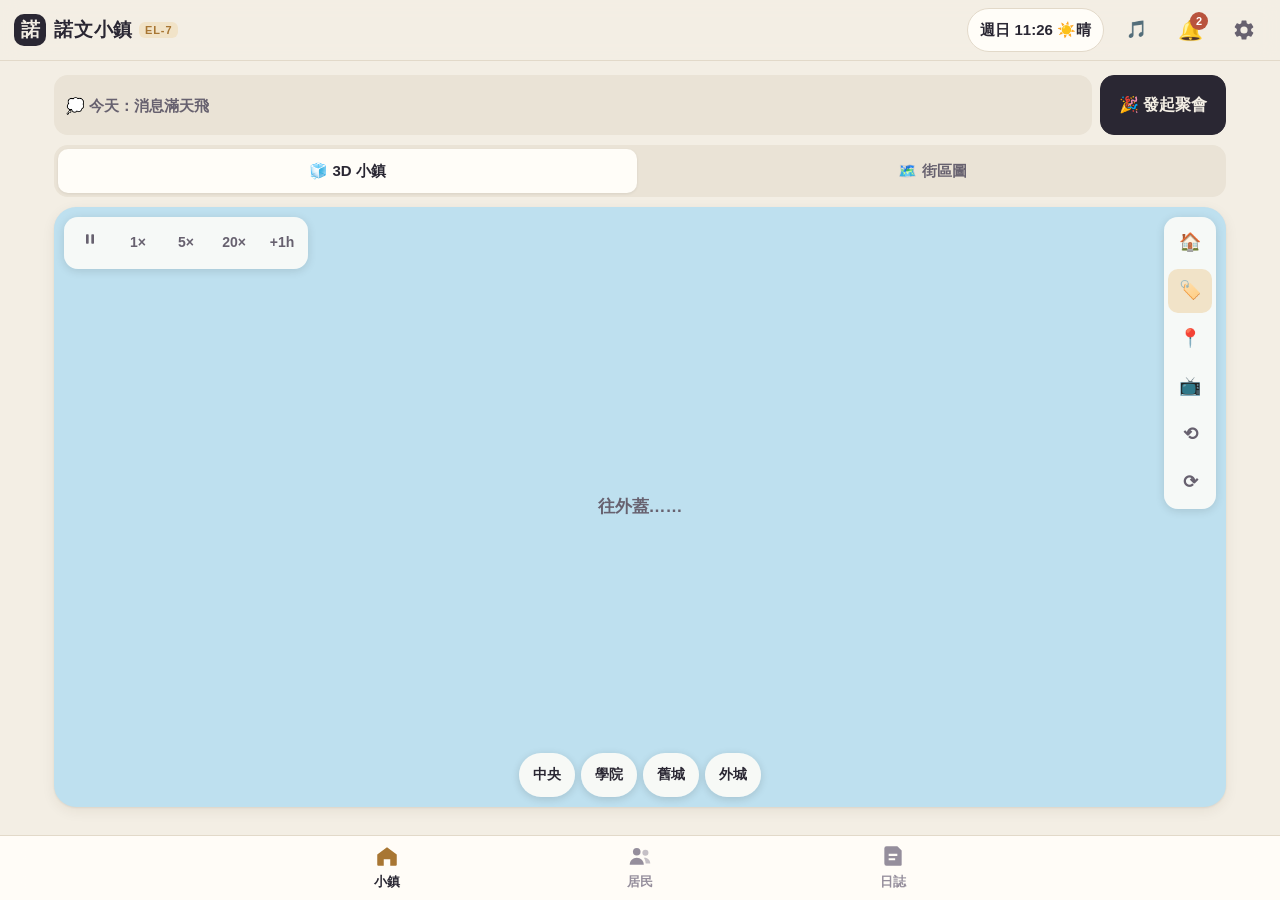
==== commit d93dc1f1: "諾文小鎮 v3.20.2：商店、背包、更多互動與戀愛選項、第一人稱小地圖、修地面閃爍線 從 v3.2.0 更新到 v3.20.2，完整更新紀錄見 README.txt 與 HANDOFF.md。  C" ====
--- a/index.html
+++ b/index.html
@@ -85,8 +85,10 @@
 <script src="data/phone.js"></script>
 <script src="data/phone-voices.js"></script>
 <script src="data/festivals.js"></script>
+<script src="data/shops.js"></script>
 <script src="data/floorplans.js"></script>
 <script src="data/interiors.js"></script>
+<script src="data/interiors-extra.js"></script>
 <script src="data/diary.js"></script>
 <script src="data/skins.js"></script>
 <script src="js/splash.js"></script>
@@ -98,6 +100,7 @@
 <script src="js/life.js"></script>
 <script src="js/voxroom.js"></script>
 <script src="js/voxtown.js"></script>
+<script src="js/voxcity.js"></script>
 <script src="js/town3d.js"></script>
 <script src="js/app.js"></script>
 </body>
--- a/css/style.css
+++ b/css/style.css
@@ -680,3 +680,149 @@
 .sp-bar i { display: block; height: 100%; width: 2%; border-radius: inherit; background: linear-gradient(90deg, #D8A75A, #E8C27A); transition: width .35s ease; }
 .sp-step { margin-top: 10px; font-size: 14px; font-weight: 700; color: var(--ink2); min-height: 20px; }
 .sp-tip { margin-top: 18px; font-size: 13px; line-height: 1.6; color: var(--ink3); min-height: 42px; }
+
+/* ── 房間編輯器 ── */
+.room-edit-btn { position: absolute; top: 8px; right: 8px; min-height: 36px; padding: 0 12px; border: 0; border-radius: 10px; font: inherit; font-size: 13px; font-weight: 800; color: #3B3F66; background: rgba(255,255,255,.72); cursor: pointer; z-index: 2; }
+body.room-editing { overflow: hidden; }
+.room-editor { position: fixed; inset: 0; z-index: 9500; display: flex; flex-direction: column; background: #16141C; color: #F4EEE4; }
+.red-top { display: flex; align-items: center; gap: 8px; padding: calc(env(safe-area-inset-top) + 8px) 12px 8px; }
+.red-title { flex: 1; font-weight: 800; font-size: 15px; white-space: nowrap; overflow: hidden; text-overflow: ellipsis; }
+.red-title small { font-size: 11px; font-weight: 700; padding: 2px 6px; border-radius: 6px; background: rgba(216,167,90,.25); color: #E8C27A; margin-left: 4px; }
+.room-editor button { min-height: 40px; padding: 0 12px; border: 0; border-radius: 11px; font: inherit; font-size: 14px; font-weight: 700; color: #F4EEE4; background: rgba(255,255,255,.1); cursor: pointer; }
+.room-editor button:hover { background: rgba(255,255,255,.18); }
+.room-editor button.primary { background: #D8A75A; color: #2A2014; }
+.room-editor button.danger { background: rgba(220,90,80,.25); color: #FFC8C0; }
+.room-editor button.on { background: #F4EEE4; color: #24212B; }
+.red-stage { position: relative; flex: 1; min-height: 0; min-width: 0; touch-action: none; overflow: hidden; }
+.red-stage .room-canvas { display: block; position: absolute; left: 0; top: 0; }
+.red-bottom { padding: 8px 12px calc(env(safe-area-inset-bottom) + 10px); background: rgba(0,0,0,.25); display: flex; flex-direction: column; gap: 8px; }
+.red-sel { display: flex; align-items: center; gap: 6px; min-height: 40px; flex-wrap: wrap; }
+.red-sel b { margin-right: 4px; font-size: 15px; }
+.red-hint { font-size: 13px; color: #B8B0C4; margin: 0; }
+.red-tabs { display: flex; gap: 6px; flex-wrap: wrap; }
+.red-tabs button { flex: 1; min-width: 92px; }
+.red-tray { max-height: 34vh; overflow: auto; }
+.red-grid { display: grid; grid-template-columns: repeat(auto-fill, minmax(84px, 1fr)); gap: 6px; }
+.red-grid button { min-height: 44px; }
+.red-sw { display: flex; align-items: center; gap: 6px; margin-bottom: 8px; flex-wrap: wrap; }
+.red-sw span { width: 36px; font-size: 13px; font-weight: 700; color: #B8B0C4; }
+.red-sw button { width: 40px; min-width: 40px; height: 40px; padding: 0; border: 2px solid rgba(255,255,255,.25); }
+.red-row { display: flex; gap: 8px; margin-top: 8px; }
+.red-file { display: inline-grid; place-items: center; min-height: 40px; padding: 0 12px; border-radius: 11px; font-weight: 700; background: rgba(255,255,255,.1); cursor: pointer; }
+.red-toast { position: absolute; left: 50%; top: 64px; transform: translateX(-50%); padding: 8px 14px; border-radius: 12px; background: rgba(0,0,0,.75); font-size: 13px; font-weight: 700; z-index: 3; }
+@media (min-width: 900px) {
+  .room-editor { display: grid; grid-template-columns: 1fr 380px; grid-template-rows: auto minmax(0, 1fr); }
+  .red-top { grid-column: 1 / -1; }
+  .red-stage { grid-column: 1; grid-row: 2; }
+  .red-bottom { grid-column: 2; grid-row: 2; overflow: auto; justify-content: flex-start; }
+  .red-tabs { order: -1; }
+  .red-tray { max-height: none; }
+}
+
+/* ── 電腦版面 ── */
+@media (min-width: 1000px) {
+  .view { max-width: 1200px; }
+  .t3d { height: calc(100dvh - 300px); max-height: none; min-height: 520px; }
+  .sheet { left: auto; right: 0; top: 0; bottom: 0; width: 460px; max-width: 460px; max-height: none; margin: 0; border-radius: 22px 0 0 22px; animation: sheetSide .22s ease-out; }
+  .sheet .room3d { height: 340px; }
+  @keyframes sheetSide { from { transform: translateX(40px); opacity: .6; } to { transform: none; opacity: 1; } }
+  .tabbar { padding-left: calc(50% - 380px); padding-right: calc(50% - 380px); }
+  .action-bar .inner { max-width: 760px; }
+}
+
+/* ═════════ 操控居民 ═════════ */
+.ctl { position: fixed; inset: 0; z-index: 9000; background: #16141C; color: #F4EEE4; display: flex; flex-direction: column; user-select: none; -webkit-user-select: none; }
+body.ctl-on .toast { z-index: 9600; }
+.ctl-top { display: flex; align-items: center; gap: 8px; padding: calc(env(safe-area-inset-top) + 8px) 12px 8px; }
+.ctl-me { flex: 1; min-width: 0; display: flex; align-items: center; gap: 10px; }
+.ctl-me .pi { border-radius: 50%; flex: none; }
+.ctl-me b { display: block; font-size: 16px; }
+.ctl-act { display: block; font-size: 12.5px; opacity: .75; white-space: nowrap; overflow: hidden; text-overflow: ellipsis; }
+.ctl button { min-height: 44px; padding: 0 14px; border: 0; border-radius: 12px; font: inherit; font-size: 14px; font-weight: 700; color: #F4EEE4; background: rgba(255,255,255,.1); cursor: pointer; }
+.ctl button:hover { background: rgba(255,255,255,.18); }
+.ctl .btn.primary { background: #D8A75A; color: #2A2014; }
+.ctl-stage { position: relative; flex: 1; min-height: 0; overflow: hidden; touch-action: none; }
+.ctl-stage .room-canvas { display: block; position: absolute; left: 0; top: 0; }
+.ctl-stage .room-edit-btn { display: none; }
+.ctl-stage .empty { padding: 40px 20px; text-align: center; opacity: .7; }
+.ctl-hint { position: absolute; left: 50%; transform: translateX(-50%); bottom: calc(env(safe-area-inset-bottom) + 12px); font-size: 12px; opacity: .55; pointer-events: none; white-space: nowrap; }
+.ctl-joy { position: absolute; left: 22px; bottom: calc(env(safe-area-inset-bottom) + 36px); width: 116px; height: 116px; border-radius: 50%; background: rgba(255,255,255,.08); border: 2px solid rgba(255,255,255,.16); touch-action: none; }
+.ctl-joy i { position: absolute; left: 50%; top: 50%; width: 50px; height: 50px; margin: -25px 0 0 -25px; border-radius: 50%; background: rgba(244,238,228,.55); }
+@media (pointer: fine) { .ctl-joy { display: none; } }
+/* 圓環選單 */
+.ctl-ring { position: absolute; inset: 0; z-index: 5; background: rgba(10,8,14,.25); }
+.ring-c { position: absolute; width: 60px; height: 60px; margin: -30px 0 0 -30px; border-radius: 50%; background: rgba(36,32,44,.92); display: grid; place-items: center; font-size: 28px; box-shadow: 0 0 0 3px rgba(216,167,90,.6); }
+.ring-c .pi { border-radius: 50%; }
+.ctl .ring-o { position: absolute; width: 58px; height: 58px; min-height: 0; padding: 0; margin: -29px 0 0 -29px; border-radius: 50%; background: rgba(244,238,228,.95); color: #24212B; display: grid; place-items: center; box-shadow: 0 4px 14px rgba(0,0,0,.35); animation: ringIn .18s ease-out both; }
+.ctl .ring-o:hover { background: #fff; transform: scale(1.06); }
+.ring-o span { font-size: 24px; line-height: 1; }
+.ring-o small { position: absolute; top: 60px; left: 50%; transform: translateX(-50%); white-space: nowrap; font-size: 12px; font-weight: 800; color: #F4EEE4; text-shadow: 0 1px 3px #000; text-align: center; }
+.ring-o small em { display: block; font-style: normal; font-size: 10.5px; opacity: .8; }
+.ctl .ring-o.dis { background: rgba(140,134,150,.7); }
+@keyframes ringIn { from { opacity: 0; transform: scale(.4); } }
+/* 對話框 */
+.ctl-talk { position: absolute; left: 12px; right: 12px; bottom: calc(env(safe-area-inset-bottom) + 12px); z-index: 4; max-width: 620px; margin: 0 auto; padding: 14px 16px 12px; border-radius: 16px; background: rgba(28,25,34,.94); box-shadow: 0 8px 30px rgba(0,0,0,.4); }
+.ctl-line { display: flex; gap: 10px; align-items: flex-start; font-size: 15.5px; line-height: 1.6; }
+.ctl-line .pi { border-radius: 50%; flex: none; }
+.ctl-line b { font-size: 13px; color: #E8C27A; }
+.ctl-line p { margin: 2px 0 0; }
+.ctl-line.narr { display: block; opacity: .85; font-style: italic; }
+.ctl-btns { display: flex; align-items: center; justify-content: flex-end; gap: 8px; margin-top: 10px; }
+.ctl-btns .muted { margin-right: auto; font-size: 12px; opacity: .6; }
+/* 出門 */
+.ctl-panel { position: absolute; inset: 0; z-index: 6; background: rgba(10,8,14,.55); display: flex; align-items: flex-end; justify-content: center; }
+.ctl-panel-in { width: 100%; max-width: 640px; max-height: 78%; overflow: auto; background: var(--card, #2A2632); color: var(--ink, #F4EEE4); border-radius: 20px 20px 0 0; padding: 16px 16px calc(env(safe-area-inset-bottom) + 16px); }
+.ctl-panel-in h3 { display: flex; align-items: center; gap: 8px; margin: 0 0 8px; }
+.ctl-panel-in h4 { margin: 14px 0 6px; font-size: 13px; opacity: .7; }
+.ctl-panel-in .chip { color: inherit; background: rgba(127,127,127,.15); min-height: 40px; }
+.ctl-fade { position: absolute; inset: 0; z-index: 7; background: #16141C; display: grid; place-items: center; text-align: center; animation: fadeIn .25s both; }
+.ctl-fade .pi { border-radius: 50%; }
+@keyframes fadeIn { from { opacity: 0; } }
+.ctl .btn.soft { background: rgba(255,255,255,.14); color: #F4EEE4; }
+.ctl-talk:not([hidden]) ~ .ctl-joy { display: none; }
+@media (max-width: 520px) { .ctl-top button { padding: 0 10px; } .ctl-act { font-size: 11.5px; } }
+.ctl-me > div { min-width: 0; }
+/* 戶外地點操控：直接用 3D 小鎮 */
+.ctl-stage.ctl-town canvas { display: block; position: absolute; left: 0; top: 0; }
+/* 第一人稱：準心、可以互動時的提示 */
+.fp-cross { position: absolute; left: 50%; top: 50%; z-index: 5; pointer-events: none; transform: translate(-50%, -50%); }
+.fp-cross i { display: block; width: 14px; height: 14px; border-radius: 50%; border: 2px solid rgba(255,255,255,.85); box-shadow: 0 0 0 1px rgba(0,0,0,.35); transition: transform .15s, border-color .15s; }
+.fp-cross.hot i { transform: scale(1.35); border-color: #FFD27A; }
+.fp-cross span { position: absolute; left: 50%; top: 22px; transform: translateX(-50%); white-space: nowrap; font-size: 13px; font-weight: 700; color: #fff; background: rgba(20,18,28,.72); padding: 3px 10px; border-radius: 999px; }
+.fp-cross span:empty { display: none; }
+/* 進出房子的載入畫面 */
+.ctl-fade { transition: opacity .4s; }
+.ctl-fade.out { opacity: 0; }
+.ctl-load { display: grid; justify-items: center; gap: 6px; color: #EDE6F5; }
+.ctl-load .pi { border-radius: 50%; box-shadow: 0 0 0 3px rgba(255,255,255,.15); }
+.ctl-load-to { margin: 8px 0 0; font-size: 13px; opacity: .65; letter-spacing: .08em; }
+.ctl-load h3 { margin: 0; font-size: 22px; }
+.ctl-load-spin { width: 26px; height: 26px; margin-top: 10px; border-radius: 50%; border: 3px solid rgba(255,255,255,.18); border-top-color: #FFD27A; animation: ctlspin .8s linear infinite; }
+@keyframes ctlspin { to { transform: rotate(360deg); } }
+@media (prefers-reduced-motion: reduce) { .ctl-load-spin { animation: none; } }
+
+/* 商店、背包 */
+.shop-greet { margin: 0 0 10px; font-size: 13.5px; opacity: .85; }
+.shop-wallet { display: flex; align-items: center; gap: 8px; padding: 8px 10px; border-radius: 12px; background: var(--bg2); margin-bottom: 10px; font-size: 13.5px; }
+.shop-wallet > span { flex: 1; } .shop-wallet b { font-size: 16px; color: var(--brass); }
+.shop-msg { margin: 0 0 8px; font-size: 13px; color: var(--teal); font-weight: 700; }
+.shop-list { display: grid; gap: 6px; }
+.shop-it { display: flex; align-items: center; gap: 8px; padding: 6px 8px; border-radius: 12px; background: var(--bg); }
+.shop-ic { font-size: 22px; width: 30px; text-align: center; }
+.shop-n { flex: 1; display: flex; flex-direction: column; min-width: 0; } .shop-n small { opacity: .65; font-size: 12px; }
+.shop-acts { display: grid; gap: 6px; margin-top: 10px; }
+.shop-acts .btn { width: 100%; }
+.btn.sm { padding: 5px 12px; font-size: 13px; min-height: 0; }
+.ctl-top .ctl-shopbtn { white-space: nowrap; }
+#ctl .shop .btn.soft { background: var(--card); color: var(--ink); border: 1px solid var(--line); }
+#ctl .shop .btn:disabled { opacity: .4; }
+#ctl .shop .btn.sm { min-height: 34px; padding: 0 12px; font-size: 13px; }
+#ctl .shop .shop-acts .btn { min-height: 42px; }
+@media (max-width: 600px) { .ctl-shopname { display: none; } }
+
+/* 第一人稱小地圖 */
+.fp-minimap { position: absolute; top: 12px; left: 12px; width: 150px; height: 150px; border-radius: 50%; z-index: 5; cursor: pointer;
+  box-shadow: 0 4px 16px rgba(0,0,0,.35); transition: width .2s, height .2s; }
+.fp-minimap.big { width: 260px; height: 260px; }
+.fp-minimap canvas { width: 100%; height: 100%; display: block; border-radius: 50%; }
+@media (max-width: 700px) { .fp-minimap { width: 112px; height: 112px; } .fp-minimap.big { width: 200px; height: 200px; } }
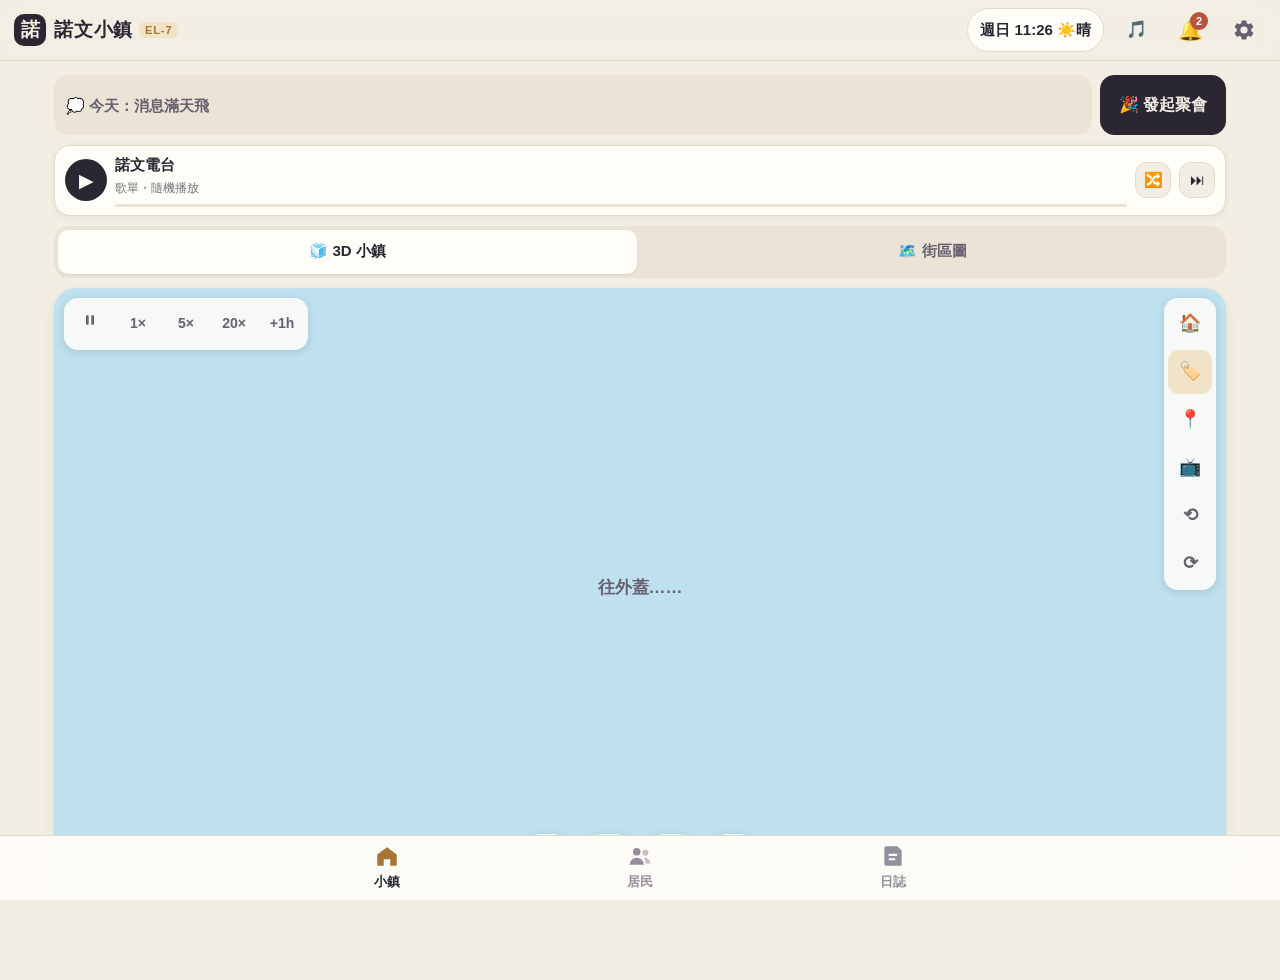
==== commit 098044a0: "諾文小鎮 v3.22.0：按鈕與互動音效 Co-Authored-By: Claude Opus 5.5 <noreply@anthropic.com> Claude-Session: https:/" ====
--- a/index.html
+++ b/index.html
@@ -95,6 +95,7 @@
 <script src="data/events-original.js"></script>
 <script src="js/engine.js"></script>
 <script src="js/lofi.js"></script>
+<script src="js/sfx.js"></script>
 <script src="js/picto.js"></script>
 <script src="js/blocky.js"></script>
 <script src="js/life.js"></script>
--- a/css/style.css
+++ b/css/style.css
@@ -826,3 +826,24 @@
 .fp-minimap.big { width: 260px; height: 260px; }
 .fp-minimap canvas { width: 100%; height: 100%; display: block; border-radius: 50%; }
 @media (max-width: 700px) { .fp-minimap { width: 112px; height: 112px; } .fp-minimap.big { width: 200px; height: 200px; } }
+
+/* 諾文電台 */
+.radio { display: flex; align-items: center; gap: 8px; margin: 10px 0 4px; padding: 8px 10px; border-radius: 16px; background: var(--card); border: 1px solid var(--line); box-shadow: 0 2px 8px rgba(40,30,20,.06); }
+.radio-play { width: 42px; height: 42px; flex: none; border-radius: 50%; border: 0; background: var(--ink); color: var(--card); font-size: 19px; line-height: 1; cursor: pointer; }
+.radio.on .radio-play { background: var(--brass); color: #fff; }
+.radio-info { flex: 1; min-width: 0; display: flex; flex-direction: column; align-items: flex-start; gap: 1px; background: none; border: 0; padding: 0; text-align: left; cursor: pointer; color: inherit; font: inherit; }
+.radio-info b { font-size: 14.5px; white-space: nowrap; overflow: hidden; text-overflow: ellipsis; max-width: 100%; }
+.radio-info small { font-size: 12px; opacity: .65; white-space: nowrap; overflow: hidden; text-overflow: ellipsis; max-width: 100%; }
+.radio-bar { display: block; width: 100%; height: 3px; border-radius: 2px; background: var(--bg2); margin-top: 4px; overflow: hidden; }
+.radio-bar i { display: block; height: 100%; background: var(--brass); transition: width 1s linear; }
+.radio-btn { width: 36px; height: 36px; flex: none; border-radius: 12px; border: 1px solid var(--line); background: var(--bg); font-size: 15px; cursor: pointer; opacity: .55; }
+.radio-btn.on, #radioNext { opacity: 1; }
+.radio-btn:disabled { opacity: .25; }
+.music-mode { margin: 6px 0 10px; }
+.music-tools { display: flex; gap: 6px; flex-wrap: wrap; }
+.track-list { display: grid; gap: 4px; }
+.track { display: flex; align-items: center; gap: 10px; padding: 8px 10px; border-radius: 12px; border: 1px solid transparent; background: var(--bg); text-align: left; cursor: pointer; color: inherit; font: inherit; }
+.track.on { border-color: var(--brass); background: var(--card); }
+.track-ic { width: 22px; text-align: center; }
+.track.on .track-ic { color: var(--brass); font-weight: 700; }
+.track-n { display: flex; flex-direction: column; min-width: 0; } .track-n small { opacity: .6; font-size: 12px; }
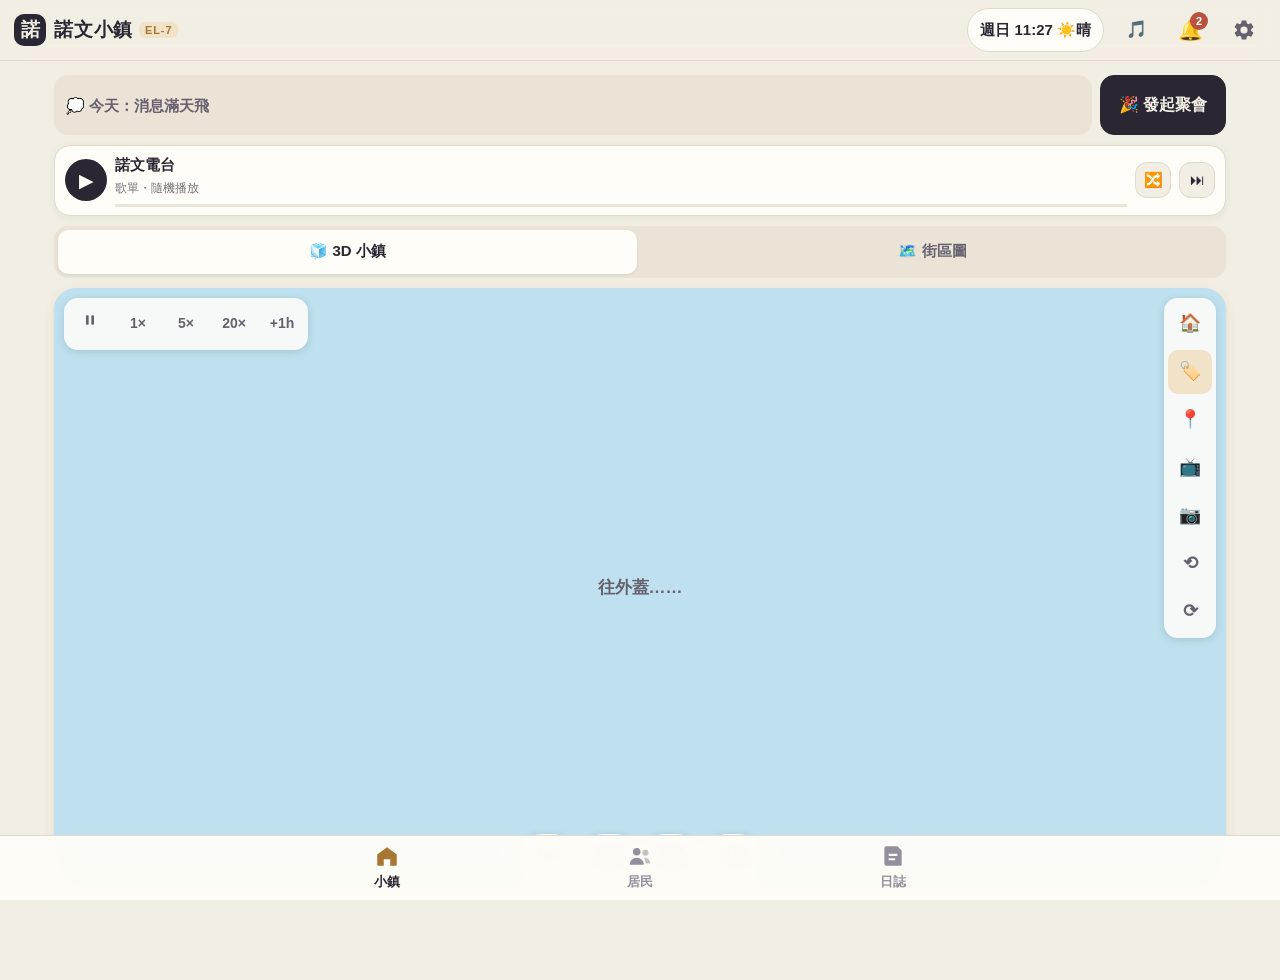
==== commit ef5b7741: "諾文小鎮 v3.24.0：3D 小鎮拍照模式 右上 📷 進入：介面全收，可調時間、天氣（只改畫面）、濾鏡與移軸微縮、 鏡頭角度與焦距、定格，按快門存成 PNG（手機可用分享選單存到相簿）。  Co-A" ====
--- a/index.html
+++ b/index.html
@@ -103,6 +103,7 @@
 <script src="js/voxtown.js"></script>
 <script src="js/voxcity.js"></script>
 <script src="js/town3d.js"></script>
+<script src="js/photo.js"></script>
 <script src="js/app.js"></script>
 </body>
 </html>
--- a/css/style.css
+++ b/css/style.css
@@ -260,6 +260,23 @@
 .mode-opt span { font-size: 14px; color: var(--ink2); }
 .mode-opt.on { border-color: var(--brass); background: var(--brass-soft); }
 .mode-opt + .mode-opt { margin-top: 8px; }
+/* 開關：右邊的小膠囊直接顯示開／關 */
+.mode-opt.tog { display: grid; grid-template-columns: 1fr auto; align-items: center; column-gap: 12px; min-height: 56px; }
+.mode-opt.tog b, .mode-opt.tog span { grid-column: 1; }
+.mode-opt.tog .sw { grid-column: 2; grid-row: 1 / span 2; position: relative; width: 58px; height: 30px; border-radius: 999px; background: var(--bg2); border: 1px solid var(--line); color: var(--ink2); font-style: normal; font-size: 12px; font-weight: 800; line-height: 28px; text-align: right; padding-right: 9px; box-sizing: border-box; }
+.mode-opt.tog .sw::before { content: ""; position: absolute; left: 3px; top: 3px; width: 22px; height: 22px; border-radius: 50%; background: var(--card); box-shadow: 0 1px 3px rgba(0,0,0,.25); transition: left .15s; }
+.mode-opt.tog.on .sw { background: var(--brass); border-color: var(--brass); color: #fff; text-align: left; padding: 0 0 0 10px; }
+.mode-opt.tog.on .sw::before { left: 31px; }
+@media (prefers-reduced-motion: reduce) { .mode-opt.tog .sw::before { transition: none; } }
+/* 設定裡收起來的區塊 */
+.sheet .set-more { margin-top: 20px; border: 1px solid var(--line); border-radius: 14px; padding: 0 14px; }
+.sheet .set-more > summary { min-height: 48px; display: flex; align-items: center; font-size: 15px; font-weight: 700; color: var(--ink2); cursor: pointer; list-style: none; }
+.sheet .set-more > summary::-webkit-details-marker { display: none; }
+.sheet .set-more > summary::after { content: "▾"; margin-left: auto; transition: transform .15s; }
+.sheet .set-more[open] > summary::after { transform: rotate(180deg); }
+.sheet .set-more[open] { padding-bottom: 14px; }
+.sheet .set-more > section:first-of-type { margin-top: 4px; }
+.sheet .set-more + section, .sheet section + .set-more { margin-top: 20px; }
 textarea.import { width: 100%; min-height: 120px; border-radius: 12px; border: 1px solid var(--line); background: var(--bg); color: var(--ink); padding: 10px; font: 14px/1.5 ui-monospace, Menlo, monospace; }
 .kv { display: grid; grid-template-columns: auto 1fr; gap: 4px 12px; font-size: 15px; }
 .kv dt { font-weight: 700; }
@@ -428,6 +445,7 @@
 .photo { display: inline-block; padding: 18px 14px; border-radius: 10px; background: #1B1E26; color: #A3A6B5; font-size: 14px; }
 .sheet.phone-mode .btn.soft { background: #262A36; color: #ECE9F2; border-color: transparent; }
 .obs-tools .span2 { grid-column: 1 / -1; }
+.obs-why { margin: -2px 2px 0; font-size: 13px; line-height: 1.5; color: var(--ink2); text-align: center; }
 .rel-list { list-style: none; margin: 0 0 12px; padding: 0; display: grid; gap: 10px; }
 .rel-row { padding: 10px 12px; border-radius: 14px; background: var(--bg2); }
 .rel-top { display: flex; align-items: center; gap: 8px; flex-wrap: wrap; font-size: 17px; }
@@ -486,6 +504,9 @@
 .town-top { display: flex; gap: 8px; align-items: stretch; margin-bottom: 10px; }
 .fest-banner { flex: 1; display: flex; align-items: center; padding: 8px 12px; border-radius: 14px; background: var(--brass-soft); color: var(--brass); font-weight: 800; font-size: 15px; line-height: 1.4; }
 .fest-banner.plain { background: var(--bg2); color: var(--ink2); font-weight: 600; }
+.fest-banner:not(.plain) { flex-direction: column; align-items: flex-start; justify-content: center; gap: 2px; }
+.fest-name { display: block; }
+.fest-name .nw { white-space: nowrap; }
 .party-btn { flex: none; min-height: 52px; border-radius: 14px; }
 .fest-list { display: grid; gap: 8px; margin-bottom: 8px; }
 .fest-row { width: 100%; display: grid; grid-template-columns: 44px 1fr; gap: 10px; text-align: left; padding: 10px 12px; border-radius: 14px; border: 1px solid var(--line); background: var(--card); cursor: pointer; }
@@ -745,9 +766,14 @@
 .ctl-stage .room-canvas { display: block; position: absolute; left: 0; top: 0; }
 .ctl-stage .room-edit-btn { display: none; }
 .ctl-stage .empty { padding: 40px 20px; text-align: center; opacity: .7; }
-.ctl-hint { position: absolute; left: 50%; transform: translateX(-50%); bottom: calc(env(safe-area-inset-bottom) + 12px); font-size: 12px; opacity: .55; pointer-events: none; white-space: nowrap; }
-.ctl-joy { position: absolute; left: 22px; bottom: calc(env(safe-area-inset-bottom) + 36px); width: 116px; height: 116px; border-radius: 50%; background: rgba(255,255,255,.08); border: 2px solid rgba(255,255,255,.16); touch-action: none; }
-.ctl-joy i { position: absolute; left: 50%; top: 50%; width: 50px; height: 50px; margin: -25px 0 0 -25px; border-radius: 50%; background: rgba(244,238,228,.55); }
+/* 房間背景可能是米白色：提示、搖桿、樓層分頁都自帶深色底，才不會白字疊白底 */
+.ctl-hint { position: absolute; left: 50%; transform: translateX(-50%); bottom: calc(env(safe-area-inset-bottom) + 10px); width: max-content; max-width: calc(100% - 24px); box-sizing: border-box; padding: 5px 12px; border-radius: 999px; background: rgba(22,20,28,.72); color: #F4EEE4; font-size: 12px; line-height: 1.45; text-align: center; pointer-events: none; }
+.ctl-joy { position: absolute; left: 22px; bottom: calc(env(safe-area-inset-bottom) + 52px); width: 116px; height: 116px; border-radius: 50%; background: rgba(22,20,28,.28); border: 2px solid rgba(22,20,28,.38); box-shadow: inset 0 0 0 1px rgba(255,255,255,.25); touch-action: none; }
+.ctl-joy i { position: absolute; left: 50%; top: 50%; width: 50px; height: 50px; margin: -25px 0 0 -25px; border-radius: 50%; background: rgba(244,238,228,.9); box-shadow: 0 2px 8px rgba(0,0,0,.35); }
+.ctl .room-floors { background: rgba(22,20,28,.72); }
+.ctl .room-floors button { min-height: 36px; color: #F4EEE4; background: transparent; }
+.ctl .room-floors button:hover { background: rgba(255,255,255,.14); }
+.ctl .room-floors button.on { background: #F4EEE4; color: #24212B; }
 @media (pointer: fine) { .ctl-joy { display: none; } }
 /* 圓環選單 */
 .ctl-ring { position: absolute; inset: 0; z-index: 5; background: rgba(10,8,14,.25); }
@@ -847,3 +873,45 @@
 .track-ic { width: 22px; text-align: center; }
 .track.on .track-ic { color: var(--brass); font-weight: 700; }
 .track-n { display: flex; flex-direction: column; min-width: 0; } .track-n small { opacity: .6; font-size: 12px; }
+
+/* 拍照模式：介面全收，只留快門和調整面板；畫面本身拍下來不含這些按鈕 */
+body.photo-on .topbar, body.photo-on .tabbar, body.photo-on .town-top, body.photo-on .view-switch, body.photo-on .news-banner, body.photo-on .observing-pill,
+body.photo-on .t3d-hud, body.photo-on .t3d-regions, body.photo-on .t3d-card, body.photo-on .t3d-cap, body.photo-on .toast { display: none !important; }
+body.photo-on .t3d { position: fixed; inset: 0; height: 100vh; height: 100dvh; max-height: none; border-radius: 0; z-index: 50; box-shadow: none; }
+.ph-layer { position: fixed; inset: 0; z-index: 60; pointer-events: none; color: #fff; font-weight: 700; }
+.ph-layer button, .ph-layer input, .ph-panel { pointer-events: auto; }
+.ph-top { position: absolute; top: max(10px, env(safe-area-inset-top)); left: 12px; right: 12px; display: flex; align-items: center; justify-content: space-between; gap: 8px; }
+.ph-title { padding: 6px 12px; border-radius: 999px; background: rgba(20,18,30,.45); backdrop-filter: blur(6px); -webkit-backdrop-filter: blur(6px); font-size: 14px; }
+.ph-btn, .ph-show { width: 44px; height: 44px; border-radius: 50%; border: 0; background: rgba(20,18,30,.5); color: #fff; font-size: 18px; cursor: pointer; backdrop-filter: blur(6px); -webkit-backdrop-filter: blur(6px); }
+.ph-show { position: absolute; right: 12px; bottom: max(14px, env(safe-area-inset-bottom)); display: none; opacity: .7; }
+.ph-panel { position: absolute; left: 50%; transform: translateX(-50%); bottom: calc(max(12px, env(safe-area-inset-bottom)) + 84px); width: min(460px, calc(100% - 24px));
+  padding: 8px 10px 8px; border-radius: 18px; background: rgba(20,18,30,.55); backdrop-filter: blur(10px); -webkit-backdrop-filter: blur(10px); box-shadow: 0 6px 24px rgba(0,0,0,.25); }
+.ph-tabs { display: flex; gap: 4px; margin-bottom: 6px; }
+.ph-tabs button { flex: 1; min-height: 40px; border: 0; border-radius: 12px; background: transparent; color: rgba(255,255,255,.75); font: inherit; font-size: 13.5px; cursor: pointer; padding: 0 2px; white-space: nowrap; }
+.ph-tabs button.on { background: rgba(255,255,255,.18); color: #fff; }
+.ph-body { min-height: 92px; display: flex; flex-direction: column; justify-content: center; gap: 6px; }
+.ph-row { display: flex; align-items: center; justify-content: space-between; gap: 6px; }
+.ph-wrap { flex-wrap: wrap; justify-content: flex-start; }
+.ph-val { font-size: 17px; letter-spacing: .5px; }
+.ph-chip { min-height: 40px; padding: 0 12px; border-radius: 999px; border: 1px solid rgba(255,255,255,.3); background: transparent; color: #fff; font: inherit; font-size: 13.5px; cursor: pointer; }
+.ph-chip.on { background: #fff; color: #2a2333; border-color: #fff; }
+.ph-lab { display: flex; align-items: center; gap: 10px; font-size: 13px; }
+.ph-lab span { flex: none; width: 92px; opacity: .85; }
+.ph-lab.off { opacity: .4; }
+.ph-range { flex: 1; width: 100%; height: 36px; accent-color: #fff; cursor: pointer; }
+.ph-hint { margin-top: 2px; font-size: 11.5px; font-weight: 500; opacity: .6; text-align: center; }
+.ph-shutter { position: absolute; left: 50%; bottom: max(14px, env(safe-area-inset-bottom)); transform: translateX(-50%); width: 68px; height: 68px; border-radius: 50%;
+  border: 4px solid #fff; background: rgba(255,255,255,.2); cursor: pointer; padding: 0; box-shadow: 0 4px 16px rgba(0,0,0,.3); }
+.ph-shutter i { display: block; width: 50px; height: 50px; margin: auto; border-radius: 50%; background: #fff; transition: transform .1s; }
+.ph-shutter:active i { transform: scale(.88); }
+body.ph-bare .ph-panel, body.ph-bare .ph-top, body.ph-bare .ph-shutter { display: none; }
+body.ph-bare .ph-show { display: block; }
+.ph-flash { position: fixed; inset: 0; z-index: 70; background: #fff; pointer-events: none; animation: phFlash .45s ease-out forwards; }
+@keyframes phFlash { from { opacity: .85; } to { opacity: 0; } }
+.ph-preview { position: fixed; inset: 0; z-index: 75; display: flex; align-items: center; justify-content: center; padding: 16px; background: rgba(10,8,16,.6); }
+.ph-card { width: min(560px, 100%); max-height: 100%; overflow: auto; padding: 12px; border-radius: 18px; background: var(--card); color: var(--ink); box-shadow: 0 10px 40px rgba(0,0,0,.4); }
+.ph-card img { display: block; width: 100%; max-height: 60vh; object-fit: contain; border-radius: 10px; background: #000; }
+.ph-tip { margin: 10px 2px 8px; font-size: 13px; opacity: .7; }
+.ph-acts { display: flex; gap: 8px; justify-content: flex-end; flex-wrap: wrap; }
+.ph-acts .btn { min-height: 44px; display: inline-flex; align-items: center; justify-content: center; text-decoration: none; }
+@media (max-height: 560px) { .ph-panel { bottom: 12px; left: 12px; transform: none; width: min(400px, calc(100% - 110px)); } .ph-shutter { left: auto; right: 16px; transform: none; bottom: 50%; margin-bottom: -34px; } }
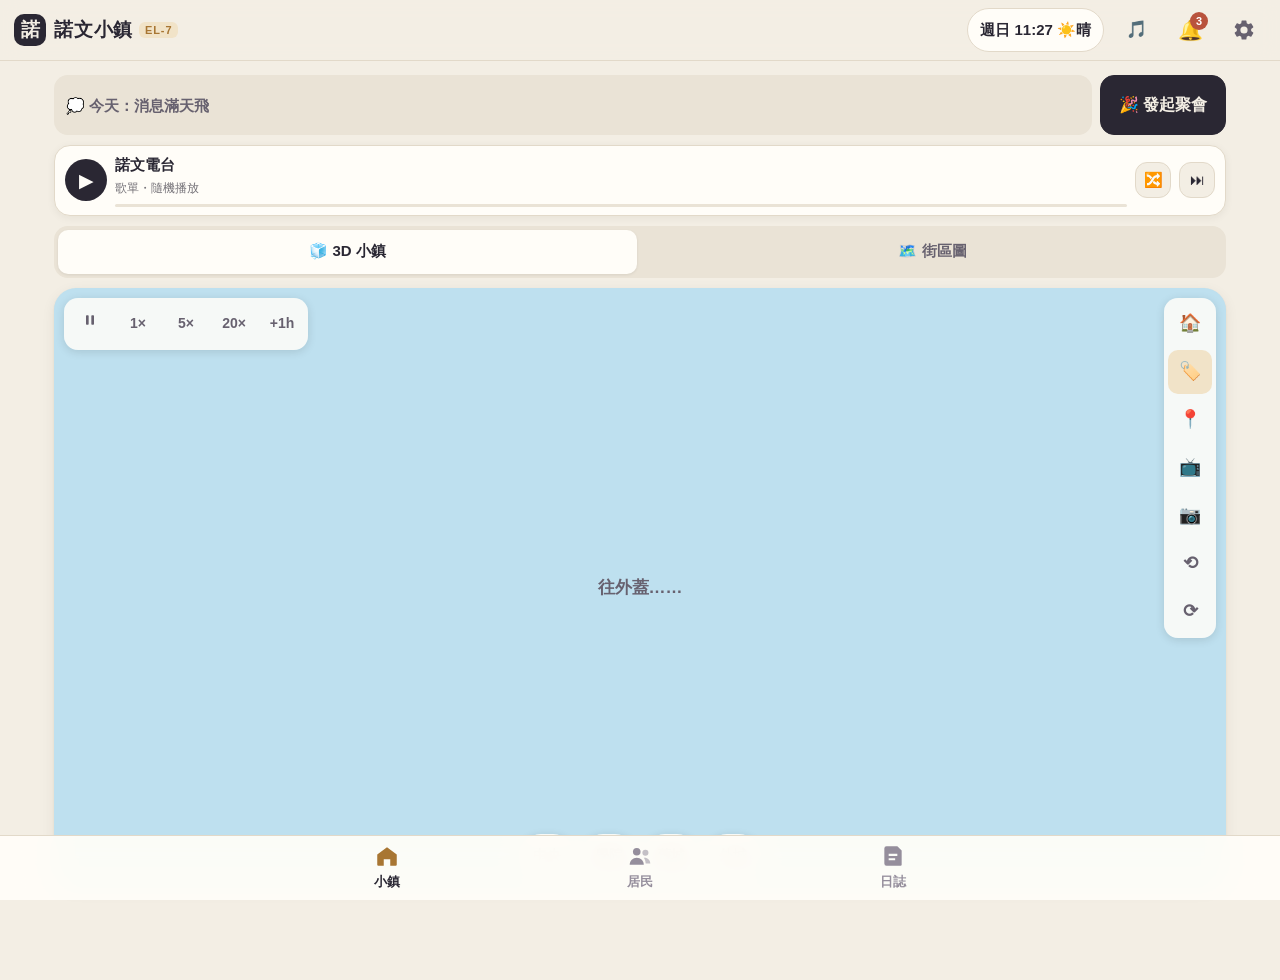
==== commit 0423ceb9: "諾文小鎮 v3.26.0：居民的小心願與心情 每天有幾個居民頭上冒出 💭，想找你商量點小事。你的回應會變成他今天的心情、 睡前日記，有時讓他跟某人更熟，或回送你一點東西。每個人此刻的心情也會顯示 在居" ====
--- a/index.html
+++ b/index.html
@@ -91,6 +91,7 @@
 <script src="data/interiors-extra.js"></script>
 <script src="data/diary.js"></script>
 <script src="data/skins.js"></script>
+<script src="data/wishes.js"></script>
 <script src="js/splash.js"></script>
 <script src="data/events-original.js"></script>
 <script src="js/engine.js"></script>
@@ -99,6 +100,7 @@
 <script src="js/picto.js"></script>
 <script src="js/blocky.js"></script>
 <script src="js/life.js"></script>
+<script src="js/wishes.js"></script>
 <script src="js/voxroom.js"></script>
 <script src="js/voxtown.js"></script>
 <script src="js/voxcity.js"></script>
--- a/css/style.css
+++ b/css/style.css
@@ -583,6 +583,23 @@
 .t3d-tools { top: 10px; right: 10px; flex-direction: column; }
 .t3d-tools button { font-size: 18px; }
 .t3d-tools button.on { background: var(--brass-soft); color: var(--brass); }
+/* 手機：右側按鈕收成 ⋯，另外有全螢幕 */
+.t3d-tools .t3d-phone { display: none; }
+@media (pointer: coarse) {
+  .t3d-tools .t3d-phone { display: block; }
+  .t3d-tools:not(.open) button:not(.t3d-phone) { display: none; }
+  .t3d-tools.open #t3dMore { background: var(--brass-soft); color: var(--brass); }
+  .t3d-tools:not(.open) #t3dPhoto { display: block; }   /* 拍照模式在手機上不用先按 ⋯ */
+}
+body.t3d-full { overflow: hidden; }
+body.t3d-full .t3d { position: fixed; inset: 0; z-index: 55; height: auto; min-height: 0; max-height: none; border-radius: 0; }
+body.t3d-full .t3d-speed { top: calc(env(safe-area-inset-top) + 10px); }
+body.t3d-full .t3d-tools { top: calc(env(safe-area-inset-top) + 10px); }
+body.t3d-full .t3d-regions { bottom: calc(env(safe-area-inset-bottom) + 12px); }
+.t3d-follow { position: absolute; left: 50%; top: 64px; transform: translateX(-50%); display: flex; align-items: center; gap: 4px; padding: 2px 2px 2px 14px; border-radius: 999px; background: rgba(22,20,28,.72); color: #F4EEE4; font-size: 13px; font-weight: 700; white-space: nowrap; }
+body.t3d-full .t3d-follow { top: calc(env(safe-area-inset-top) + 64px); }
+.t3d-follow button { min-width: 44px; min-height: 40px; border: 0; border-radius: 999px; background: transparent; color: inherit; font: inherit; font-size: 15px; cursor: pointer; }
+body.watching .t3d-follow { display: none !important; }
 .t3d-regions { position: absolute; left: 10px; right: 10px; bottom: 10px; display: flex; gap: 6px; justify-content: center; pointer-events: none; }
 .t3d-regions button { pointer-events: auto; min-height: 44px; padding: 0 14px; border: 0; border-radius: 22px; font: inherit; font-weight: 800; font-size: 14px; background: color-mix(in srgb, var(--card) 88%, transparent); color: var(--ink); box-shadow: 0 2px 8px rgba(0,0,0,.14); cursor: pointer; }
 .t3d-card { position: absolute; left: 10px; right: 10px; bottom: 64px; background: var(--card); border-radius: 18px; padding: 14px 14px 12px; box-shadow: 0 8px 28px rgba(0,0,0,.25); animation: card3dIn .22s ease-out; }
@@ -915,3 +932,27 @@
 .ph-acts { display: flex; gap: 8px; justify-content: flex-end; flex-wrap: wrap; }
 .ph-acts .btn { min-height: 44px; display: inline-flex; align-items: center; justify-content: center; text-decoration: none; }
 @media (max-height: 560px) { .ph-panel { bottom: 12px; left: 12px; transform: none; width: min(400px, calc(100% - 110px)); } .ph-shutter { left: auto; right: 16px; transform: none; bottom: 50%; margin-bottom: -34px; } }
+
+/* ── 心情與小心願 ── */
+.mood-chip { display: inline-flex; align-items: center; gap: 3px; font-size: 12px; font-weight: 700; padding: 1px 8px; border-radius: 999px; background: var(--bg2); color: var(--ink2); white-space: nowrap; vertical-align: 2px; }
+.obs-name .mood-chip { margin-left: 8px; }
+.card3d-head .mood-chip { margin: 2px 0; }
+.mood-chip.mood-worry { background: var(--brass-soft); color: var(--brass); }
+.mood-chip.mood-happy, .mood-chip.mood-warm, .mood-chip.mood-love, .mood-chip.mood-excited { background: var(--teal-soft); color: var(--teal); }
+.mood-chip.mood-blue { background: #E3E6EE; color: #5A6378; }
+html.dark .mood-chip.mood-blue { background: #2C3140; color: #A9B3C9; }
+.wish-banner { padding: 12px 14px; margin-bottom: 12px; border: 1px solid color-mix(in srgb, var(--brass) 40%, var(--line)); }
+.wish-b-title { font-weight: 800; font-size: 15px; color: var(--brass); margin-bottom: 8px; }
+.wish-b-list { display: grid; gap: 8px; }
+.wish-b-item { display: flex; align-items: center; gap: 10px; min-height: 48px; padding: 6px 10px; border-radius: 14px; border: 1px solid var(--line); background: var(--bg); color: var(--ink); text-align: left; cursor: pointer; }
+.wish-b-item b { display: block; font-size: 15px; }
+.wish-b-item small { display: block; font-size: 13px; color: var(--ink2); }
+.wish-btn { background: var(--brass-soft); color: var(--brass); border: 1px solid color-mix(in srgb, var(--brass) 35%, transparent); font-weight: 800; min-height: 44px; }
+.card3d-act:has(.wish-btn) { flex-wrap: wrap; }
+.card3d-act .wish-btn { flex: 1 1 100%; }
+.wish-talk { margin-top: 12px; }
+.wish-you { justify-self: end; max-width: 85%; background: var(--teal-soft); color: var(--teal); font-weight: 700; border-radius: 18px 4px 18px 18px; padding: 8px 14px; font-size: 16px; }
+.wish-opts { display: grid; gap: 10px; margin-top: 16px; }
+.wish-opt { min-height: 48px; font-size: 16px; }
+.wish-done div + div { margin-top: 4px; }
+.wish-log { padding: 12px 14px; }
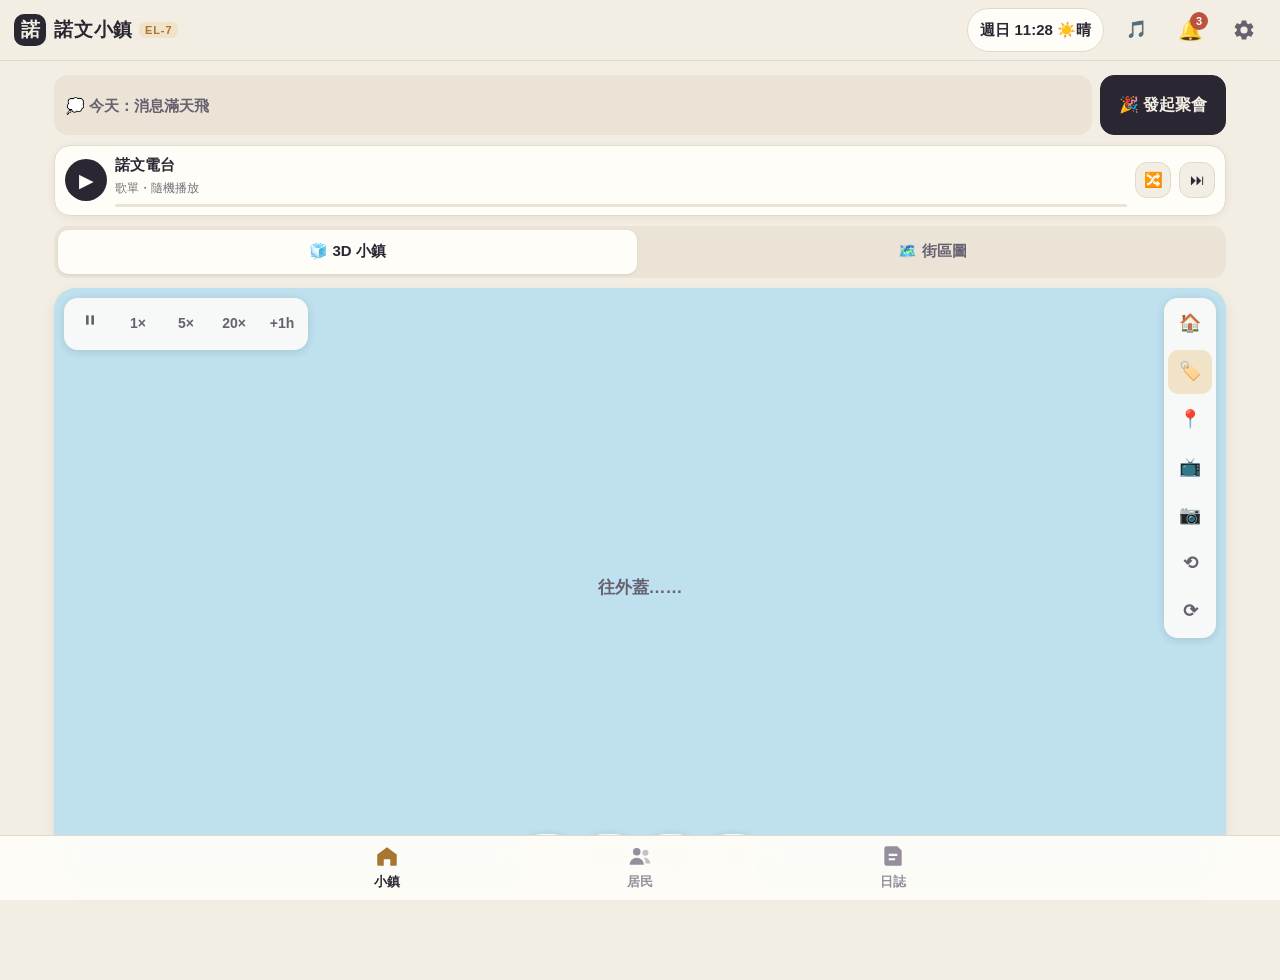
==== commit 2662eab9: "居民可以自己去用的東西：鞦韆、野餐墊、望遠鏡、夾娃娃機、街機等新物件，房間家具可互動，點居民「自己做點什麼」選單（v3.28.0） Co-Authored-By: Claude Opus 5.5 <n" ====
--- a/index.html
+++ b/index.html
@@ -92,6 +92,7 @@
 <script src="data/diary.js"></script>
 <script src="data/skins.js"></script>
 <script src="data/wishes.js"></script>
+<script src="data/doings.js"></script>
 <script src="js/splash.js"></script>
 <script src="data/events-original.js"></script>
 <script src="js/engine.js"></script>
@@ -101,6 +102,7 @@
 <script src="js/blocky.js"></script>
 <script src="js/life.js"></script>
 <script src="js/wishes.js"></script>
+<script src="js/doings.js"></script>
 <script src="js/voxroom.js"></script>
 <script src="js/voxtown.js"></script>
 <script src="js/voxcity.js"></script>
--- a/css/style.css
+++ b/css/style.css
@@ -956,3 +956,46 @@
 .wish-opt { min-height: 48px; font-size: 16px; }
 .wish-done div + div { margin-top: 4px; }
 .wish-log { padding: 12px 14px; }
+
+/* ═════════ 房間 360° 轉、說話特寫 ═════════ */
+.room-rot { position: absolute; right: 8px; bottom: 8px; display: flex; gap: 6px; z-index: 3; }
+.room-rot button { width: 44px; height: 44px; padding: 0; border: 0; border-radius: 12px; font: inherit; font-size: 22px; line-height: 1; color: #3B3F66; background: rgba(255,255,255,.72); box-shadow: 0 2px 8px rgba(0,0,0,.12); cursor: pointer; }
+.room-rot button:active { transform: scale(.94); }
+.ctl-stage .room-rot { top: 8px; bottom: auto; }
+.ctl .room-rot button { min-height: 44px; color: #F4EEE4; background: rgba(22,20,28,.72); }
+.red-stage .room-rot { display: none; }
+/* 上下黑邊：有人說話時從畫面上下滑進來 */
+.room-lb { position: absolute; inset: 0; pointer-events: none; z-index: 1; }
+.room-lb i { font-style: normal; position: absolute; left: 0; right: 0; height: 0; background: #0B0A0E; transition: height .6s ease; display: flex; align-items: center; justify-content: center; overflow: hidden; }
+.room-lb i:first-child { top: 0; }
+.room-lb i:last-child { bottom: 0; }
+.room-lb.on i { height: 11%; }
+.room-lb span { color: #E8DCC4; font-size: 12px; font-weight: 700; letter-spacing: .12em; opacity: 0; transition: opacity .6s ease .3s; white-space: nowrap; overflow: hidden; text-overflow: ellipsis; max-width: calc(100% - 120px); }
+.room-lb.on span { opacity: .85; }
+.room3d:has(.room-lb.on) .room-edit-btn { opacity: 0; pointer-events: none; }
+.room3d:has(.room-lb.on) .room-rot, .ctl-stage:has(.room-lb.on) .room-rot { opacity: .55; }
+.room3d:has(.room-lb.on) .room-rot { bottom: calc(11% + 6px); }
+/* 觀察時有人說話：房間黏在畫面上方，對話在下面捲 */
+.plan-card.on-stage { position: sticky; top: calc(env(safe-area-inset-top) + 6px); z-index: 6; }
+.plan-card.on-stage .room3d { height: 260px; }
+@media (prefers-reduced-motion: reduce) { .room-lb i, .room-lb span { transition: none; } }
+.room-floors { z-index: 3; }
+.room-fp .room-rot, .room-fp .room-lb { display: none; }
+.ctl-stage .room-lb span { display: none; }
+
+/* ═════ 自己做點什麼（js/doings.js） ═════ */
+.card3d-act:has([data-doopen]) { flex-wrap: wrap; }
+.card3d-act [data-doopen] { flex: 1 1 100%; }
+.obs-tools [data-doopen] { grid-column: 1 / -1; }
+.btn.doing { background: var(--teal-soft); color: var(--teal); border-color: color-mix(in srgb, var(--teal) 35%, transparent); font-weight: 700; }
+.do-grid { display: grid; grid-template-columns: 1fr 1fr; gap: 8px; margin: 4px 0 14px; }
+.do-opt { display: flex; align-items: center; gap: 8px; min-height: 52px; padding: 6px 10px; text-align: left; border-radius: 12px;
+  background: var(--bg2); color: var(--ink); border: 1px solid var(--line); font: inherit; font-size: 14px; line-height: 1.3; cursor: pointer; position: relative; }
+.do-opt:active { transform: scale(.98); }
+.do-opt.liked { padding-right: 22px; border-color: color-mix(in srgb, var(--brass) 55%, transparent); background: var(--brass-soft); }
+.do-ic { font-size: 22px; flex: none; width: 28px; text-align: center; }
+.do-lb { flex: 1; min-width: 0; }
+.do-star { position: absolute; top: 3px; right: 6px; font-size: 11px; }
+.do-h { margin: 6px 0 6px; font-size: 14px; color: var(--ink2); }
+.do-now { display: flex; align-items: center; justify-content: space-between; gap: 8px; flex-wrap: wrap; margin-bottom: 10px; }
+.do-now .btn { min-height: 44px; }
